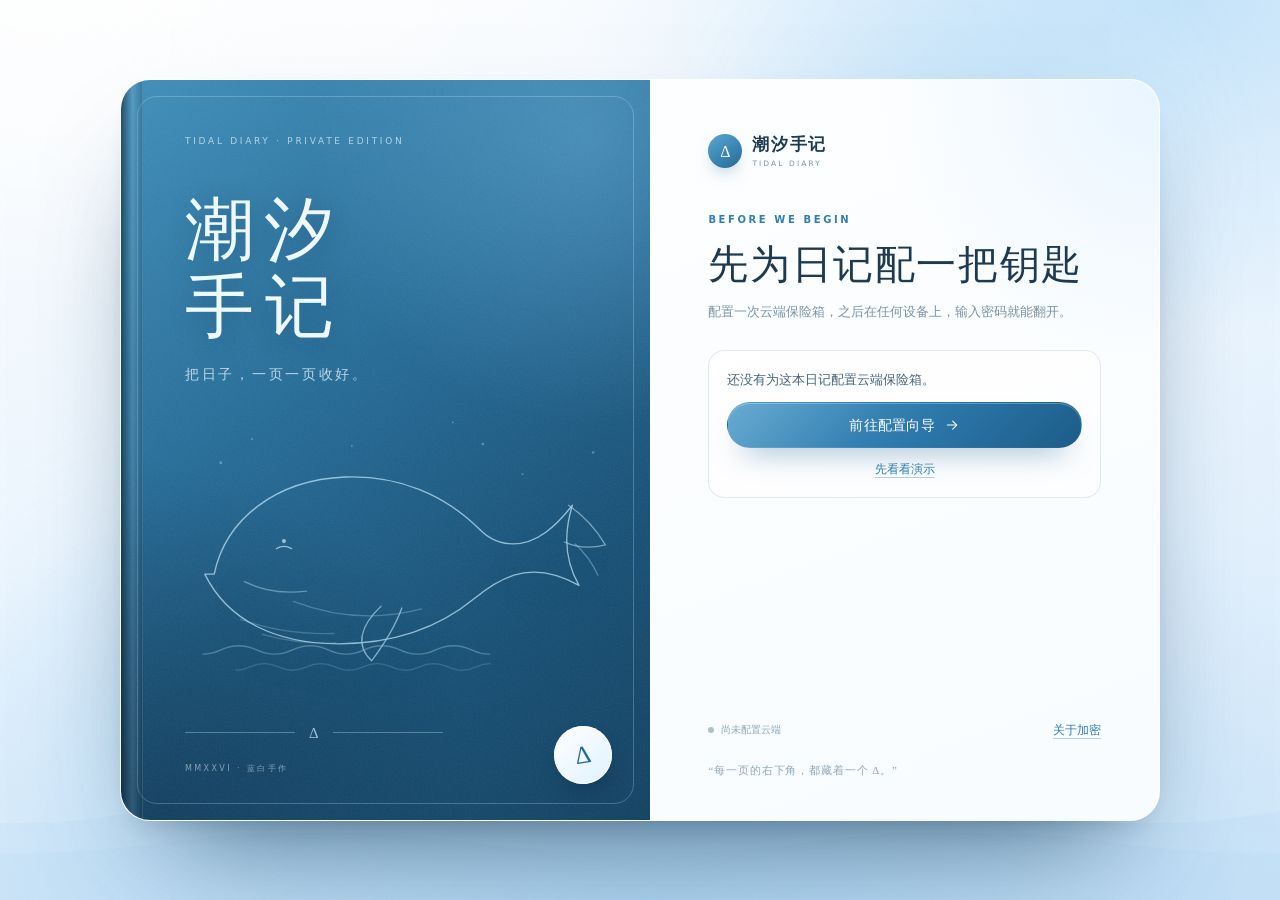
==== index.html @ 75bd4bb3 "Add files via upload" ====
<!doctype html>
<html lang="zh-CN" data-theme="day">
  <head>
    <meta charset="utf-8" />
    <meta
      name="viewport"
      content="width=device-width, initial-scale=1, viewport-fit=cover, maximum-scale=5"
    />
    <meta name="color-scheme" content="light" />
    <meta name="theme-color" content="#eaf5ff" />
    <meta name="referrer" content="no-referrer" />
    <meta name="robots" content="noindex, nofollow, noarchive" />
    <meta name="mobile-web-app-capable" content="yes" />
    <meta name="apple-mobile-web-app-capable" content="yes" />
    <meta name="apple-mobile-web-app-status-bar-style" content="default" />
    <meta name="apple-mobile-web-app-title" content="潮汐手记" />
    <meta
      http-equiv="Content-Security-Policy"
      content="default-src 'self'; script-src 'self'; style-src 'self' 'unsafe-inline'; img-src 'self' data: blob:; connect-src 'self' https://api.github.com https://raw.githubusercontent.com; font-src 'self' data:; object-src 'none'; base-uri 'self'; form-action 'self'"
    />
    <title>潮汐手记 · Tidal Diary</title>
    <meta
      name="description"
      content="一本加密的私人日记。潮汐来去，把日子一页一页收好。"
    />
    <link rel="icon" href="./assets/favicon.svg" type="image/svg+xml" />
    <link rel="apple-touch-icon" href="./assets/icon-192.png" />
    <link rel="manifest" href="./manifest.webmanifest" />
    <link rel="stylesheet" href="./css/style.css" />
  </head>
  <body>
    <a class="skip-link" href="#shelfMain">跳到日记</a>

    <svg class="svg-sprite" aria-hidden="true" width="0" height="0">
      <defs>
        <symbol id="i-lock" viewBox="0 0 24 24">
          <rect x="5" y="10.5" width="14" height="9.5" rx="2.2" />
          <path d="M8.2 10.5V7.8a3.8 3.8 0 0 1 7.6 0v2.7" />
          <path d="M12 14.4v2.2" />
        </symbol>
        <symbol id="i-unlock" viewBox="0 0 24 24">
          <rect x="5" y="10.5" width="14" height="9.5" rx="2.2" />
          <path d="M8.2 10.5V7.8a3.8 3.8 0 0 1 7.3-1.4" />
          <path d="M12 14.4v2.2" />
        </symbol>
        <symbol id="i-eye" viewBox="0 0 24 24">
          <path d="M2.8 12S6 5.8 12 5.8 21.2 12 21.2 12 18 18.2 12 18.2 2.8 12 2.8 12Z" />
          <circle cx="12" cy="12" r="2.9" />
        </symbol>
        <symbol id="i-eye-off" viewBox="0 0 24 24">
          <path d="M4 4l16 16" />
          <path d="M9.8 6.2A9.7 9.7 0 0 1 12 5.8c6 0 9.2 6.2 9.2 6.2a16 16 0 0 1-3 3.7" />
          <path d="M6.2 7.6A16.8 16.8 0 0 0 2.8 12S6 18.2 12 18.2a9.4 9.4 0 0 0 4.1-.9" />
          <path d="M9.9 9.9a3 3 0 0 0 4.2 4.2" />
        </symbol>
        <symbol id="i-arrow-left" viewBox="0 0 24 24">
          <path d="M19 12H5" />
          <path d="m11 6-6 6 6 6" />
        </symbol>
        <symbol id="i-arrow-right" viewBox="0 0 24 24">
          <path d="M5 12h14" />
          <path d="m13 6 6 6-6 6" />
        </symbol>
        <symbol id="i-chevron-left" viewBox="0 0 24 24">
          <path d="m14.5 6-6 6 6 6" />
        </symbol>
        <symbol id="i-chevron-right" viewBox="0 0 24 24">
          <path d="m9.5 6 6 6-6 6" />
        </symbol>
        <symbol id="i-chevron-down" viewBox="0 0 24 24">
          <path d="m6 9.5 6 6 6-6" />
        </symbol>
        <symbol id="i-pen" viewBox="0 0 24 24">
          <path d="M12.5 5.5 18.5 11.5" />
          <path d="M4 20l1.2-5.2L16.8 3.2a1.8 1.8 0 0 1 2.5 0l1.5 1.5a1.8 1.8 0 0 1 0 2.5L9.2 18.8 4 20Z" />
          <path d="m5.2 14.8 4 4" />
        </symbol>
        <symbol id="i-search" viewBox="0 0 24 24">
          <circle cx="10.8" cy="10.8" r="6.3" />
          <path d="m15.4 15.4 4.6 4.6" />
        </symbol>
        <symbol id="i-settings" viewBox="0 0 24 24">
          <circle cx="12" cy="12" r="3" />
          <path d="M19.4 15a1.7 1.7 0 0 0 .3 1.9l.1.1-2.8 2.8-.1-.1a1.7 1.7 0 0 0-1.9-.3 1.7 1.7 0 0 0-1 1.5v.2h-4v-.2a1.7 1.7 0 0 0-1-1.5 1.7 1.7 0 0 0-1.9.3l-.1.1L4.2 17l.1-.1a1.7 1.7 0 0 0 .3-1.9 1.7 1.7 0 0 0-1.5-1H3v-4h.2a1.7 1.7 0 0 0 1.5-1 1.7 1.7 0 0 0-.3-1.9L4.2 7 7 4.2l.1.1a1.7 1.7 0 0 0 1.9.3 1.7 1.7 0 0 0 1-1.5V3h4v.2a1.7 1.7 0 0 0 1 1.5 1.7 1.7 0 0 0 1.9-.3l.1-.1L19.8 7l-.1.1a1.7 1.7 0 0 0-.3 1.9 1.7 1.7 0 0 0 1.5 1h.2v4h-.2a1.7 1.7 0 0 0-1.5 1Z" />
        </symbol>
        <symbol id="i-x" viewBox="0 0 24 24">
          <path d="M6 6l12 12M18 6 6 18" />
        </symbol>
        <symbol id="i-check" viewBox="0 0 24 24">
          <path d="m5 12.5 4.5 4.5L19 7.5" />
        </symbol>
        <symbol id="i-cloud" viewBox="0 0 24 24">
          <path d="M7.2 18.2a4.2 4.2 0 0 1-.4-8.4 5.5 5.5 0 0 1 10.6-1.1 3.7 3.7 0 0 1 .3 7.3" />
          <path d="M12 12v7" />
          <path d="m9.3 16.2 2.7-3 2.7 3" />
        </symbol>
        <symbol id="i-cloud-off" viewBox="0 0 24 24">
          <path d="M4 4l16 16" />
          <path d="M8.3 18.2a4.2 4.2 0 0 1-1.2-8.1 5.5 5.5 0 0 1 2.7-3.3" />
          <path d="M10.5 5.2a5.5 5.5 0 0 1 6.9 3.5 3.7 3.7 0 0 1 .3 7.3" />
        </symbol>
        <symbol id="i-refresh" viewBox="0 0 24 24">
          <path d="M20 11a8 8 0 1 0-2.1 5.4" />
          <path d="M20 5v6h-6" />
        </symbol>
        <symbol id="i-type" viewBox="0 0 24 24">
          <path d="M4 6.5V4.8h16v1.7" />
          <path d="M12 4.8V20" />
          <path d="M8.8 20h6.4" />
        </symbol>
        <symbol id="i-book" viewBox="0 0 24 24">
          <path d="M4 4.5h6a2.5 2.5 0 0 1 2.5 2.5v13A2.5 2.5 0 0 0 10 17.5H4Z" />
          <path d="M20 4.5h-6a2.5 2.5 0 0 0-2.5 2.5v13a2.5 2.5 0 0 1 2.5-2.5h6Z" />
        </symbol>
        <symbol id="i-book-open" viewBox="0 0 24 24">
          <path d="M3.5 5.5h5.2A3.3 3.3 0 0 1 12 8.8v11a3.3 3.3 0 0 0-3.3-3.3H3.5Z" />
          <path d="M20.5 5.5h-5.2A3.3 3.3 0 0 0 12 8.8v11a3.3 3.3 0 0 1 3.3-3.3h5.2Z" />
        </symbol>
        <symbol id="i-trash" viewBox="0 0 24 24">
          <path d="M4.5 7h15" />
          <path d="M9 7V4.8h6V7" />
          <path d="m6.5 7 .8 12.2h9.4L17.5 7" />
          <path d="M10 10.5v5.5M14 10.5v5.5" />
        </symbol>
        <symbol id="i-download" viewBox="0 0 24 24">
          <path d="M12 3.5v11" />
          <path d="m7.5 10.5 4.5 4.5 4.5-4.5" />
          <path d="M4.5 19.5h15" />
        </symbol>
        <symbol id="i-upload" viewBox="0 0 24 24">
          <path d="M12 20.5v-11" />
          <path d="m7.5 13.5 4.5-4.5 4.5 4.5" />
          <path d="M4.5 4.5h15" />
        </symbol>
        <symbol id="i-key" viewBox="0 0 24 24">
          <circle cx="8" cy="15.8" r="3.8" />
          <path d="m10.8 13 8.7-8.7" />
          <path d="m16 7.8 2.2 2.2M18.8 5l2.2 2.2" />
        </symbol>
        <symbol id="i-clock" viewBox="0 0 24 24">
          <circle cx="12" cy="12" r="8.5" />
          <path d="M12 7.5V12l3 1.8" />
        </symbol>
        <symbol id="i-more" viewBox="0 0 24 24">
          <circle cx="5.5" cy="12" r="1" fill="currentColor" stroke="none" />
          <circle cx="12" cy="12" r="1" fill="currentColor" stroke="none" />
          <circle cx="18.5" cy="12" r="1" fill="currentColor" stroke="none" />
        </symbol>
        <symbol id="i-menu" viewBox="0 0 24 24">
          <path d="M4 7h16M4 12h16M4 17h10" />
        </symbol>
        <symbol id="i-plus" viewBox="0 0 24 24">
          <path d="M12 5v14M5 12h14" />
        </symbol>
        <symbol id="i-sparkle" viewBox="0 0 24 24">
          <path d="M12 3.5c.7 5 2.8 7.1 7.8 7.8-5 .7-7.1 2.8-7.8 7.8-.7-5-2.8-7.1-7.8-7.8 5-.7 7.1-2.8 7.8-7.8Z" />
          <path d="M19 16.5c.3 1.8 1 2.5 2.8 2.8-1.8.3-2.5 1-2.8 2.8-.3-1.8-1-2.5-2.8-2.8 1.8-.3 2.5-1 2.8-2.8Z" />
        </symbol>
        <symbol id="i-sun" viewBox="0 0 24 24">
          <circle cx="12" cy="12" r="4" />
          <path d="M12 2.5v2M12 19.5v2M2.5 12h2M19.5 12h2M5.3 5.3l1.4 1.4M17.3 17.3l1.4 1.4M18.7 5.3l-1.4 1.4M6.7 17.3l-1.4 1.4" />
        </symbol>
        <symbol id="i-moon" viewBox="0 0 24 24">
          <path d="M20 14.5A8.2 8.2 0 0 1 9.5 4a8.3 8.3 0 1 0 10.5 10.5Z" />
        </symbol>
        <symbol id="i-coffee" viewBox="0 0 24 24">
          <path d="M4 8.5h12v5.7a4.3 4.3 0 0 1-4.3 4.3H8.3A4.3 4.3 0 0 1 4 14.2Z" />
          <path d="M16 10h1.8a2.2 2.2 0 0 1 0 4.4H16" />
          <path d="M7 3.5c0 1-1 1.3-1 2.3M11 3.5c0 1-1 1.3-1 2.3" />
          <path d="M3.5 21h13" />
        </symbol>
        <symbol id="i-info" viewBox="0 0 24 24">
          <circle cx="12" cy="12" r="8.5" />
          <path d="M12 10.8v5.4M12 7.7v.2" />
        </symbol>
        <symbol id="i-link" viewBox="0 0 24 24">
          <path d="M10 14a4.5 4.5 0 0 0 6.4 0l2.2-2.2a4.5 4.5 0 0 0-6.4-6.4L11 6.6" />
          <path d="M14 10a4.5 4.5 0 0 0-6.4 0l-2.2 2.2a4.5 4.5 0 0 0 6.4 6.4l1.2-1.2" />
        </symbol>
        <symbol id="i-feather" viewBox="0 0 24 24">
          <path d="M19.5 4.5c-3-3-8 .5-10 3.5-2.3 3.4-2.8 7.8-2 10.5 2.7.8 7.1.3 10.5-2 3-2 6.5-7 3.5-10Z" />
          <path d="M4 20c2-4 5-7 9-9.5" />
          <path d="M8.5 14.5h4M11 11.5h3.5" />
        </symbol>
        <symbol id="i-wave" viewBox="0 0 24 24">
          <path d="M2.5 14.5c2.2 0 2.2-2 4.4-2s2.2 2 4.4 2 2.2-2 4.4-2 2.2 2 4.4 2" />
          <path d="M2.5 18c2.2 0 2.2-2 4.4-2s2.2 2 4.4 2 2.2-2 4.4-2 2.2 2 4.4 2" />
        </symbol>
        <symbol id="i-lock-now" viewBox="0 0 24 24">
          <rect x="5" y="10.5" width="14" height="9.5" rx="2.2" />
          <path d="M8.2 10.5V7.8a3.8 3.8 0 0 1 7.6 0v2.7" />
          <path d="m9.5 15 1.6 1.6 3.4-3.4" />
        </symbol>
        <symbol id="i-loader" viewBox="0 0 24 24">
          <path d="M12 3.5a8.5 8.5 0 1 1-6 2.5" />
        </symbol>

        <symbol id="art-whale" viewBox="0 0 520 320">
          <g fill="none" stroke="currentColor" stroke-width="1.4" stroke-linecap="round" stroke-linejoin="round">
            <path d="M66 190c12-58 65-100 139-103 57-2 106 19 143 56 9 9 21 15 35 15 25 0 45-18 63-41-10 32-8 59 7 85-23-13-46-18-69-11-15 5-29 14-42 25-39 32-87 48-144 48-67 0-118-25-142-74Z" opacity=".9" />
            <path d="M442 117c16 11 29 25 39 42-16 4-30 3-43-3" opacity=".7" />
            <path d="M449 158c10 9 18 20 24 33" opacity=".45" />
            <path d="M243 224c-23 22-27 42-10 58 15-20 26-39 32-56" opacity=".8" />
            <path d="M132 163c5-3 11-3 16 0" opacity=".9" />
            <circle cx="140" cy="155" r="2.2" fill="currentColor" stroke="none" opacity=".9" />
            <path d="M98 198c20 10 42 13 66 10" opacity=".55" />
            <path d="M150 219c44 17 90 20 136 8" opacity=".35" />
            <path d="M94 238c31 11 64 16 99 15M117 254c25 7 51 10 78 9" opacity=".3" />
            <path d="M54 275c19 0 19-9 38-9s19 9 38 9 19-9 38-9 19 9 38 9 19-9 38-9 19 9 38 9 19-9 38-9 19 9 38 9" opacity=".4" />
            <path d="M89 292c15 0 15-7 30-7s15 7 30 7 15-7 30-7 15 7 30 7 15-7 30-7 15 7 30 7 15-7 30-7 15 7 30 7 15-7 30-7" opacity=".22" />
          </g>
          <g fill="currentColor" opacity=".45">
            <circle cx="73" cy="72" r="1.6" />
            <circle cx="106" cy="47" r="1.1" />
            <circle cx="351" cy="52" r="1.4" />
            <circle cx="393" cy="84" r="1" />
            <circle cx="468" cy="61" r="1.3" />
            <circle cx="319" cy="29" r="1" />
            <circle cx="212" cy="54" r="1" />
          </g>
        </symbol>
      </defs>
    </svg>

    <div class="ambient" aria-hidden="true">
      <span class="ambient-orb orb-one"></span>
      <span class="ambient-orb orb-two"></span>
      <span class="ambient-orb orb-three"></span>
      <span class="ambient-grain"></span>
      <svg class="ambient-waves" viewBox="0 0 1440 320" preserveAspectRatio="none">
        <path d="M0 220c160 0 160-32 320-32s160 32 320 32 160-32 320-32 160 32 320 32 160-32 320-32v132H0Z" />
        <path d="M0 258c180 0 180-26 360-26s180 26 360 26 180-26 360-26 180 26 360 26 180-26 360-26v94H0Z" />
      </svg>
    </div>

    <div id="bootScreen" class="boot-screen">
      <div class="boot-mark">Δ</div>
      <p>正在听潮</p>
      <span class="boot-line"></span>
    </div>

    <section id="lockScreen" class="lock-screen" hidden aria-labelledby="lockTitle">
      <div class="lock-sky" aria-hidden="true">
        <span class="star star-a"></span>
        <span class="star star-b"></span>
        <span class="star star-c"></span>
      </div>

      <div class="book-lock">
        <div class="book-cover" aria-hidden="true">
          <div class="cover-spine"></div>
          <div class="cover-inner">
            <span class="cover-eyebrow">TIDAL DIARY · PRIVATE EDITION</span>
            <h1 class="cover-title">潮汐<br />手记</h1>
            <p class="cover-sub">把日子，一页一页收好。</p>
            <svg class="cover-whale" viewBox="0 0 520 320"><use href="#art-whale"></use></svg>
            <div class="cover-rule"><span></span><i>Δ</i><span></span></div>
            <p class="cover-foot">MMXXVI · 蓝白手作</p>
          </div>
          <span class="cover-seal">Δ</span>
        </div>

        <div class="lock-panel">
          <div class="lock-brand">
            <span class="brand-seal">Δ</span>
            <span class="brand-text">潮汐手记<small>TIDAL DIARY</small></span>
          </div>

          <div class="lock-heading">
            <p class="eyebrow" id="lockEyebrow">A QUIET PLACE</p>
            <h2 id="lockTitle">欢迎回来</h2>
            <p id="lockSubtitle">输入密码，翻开今天这一页。</p>
          </div>

          <form id="unlockForm" class="unlock-form" autocomplete="on">
            <label class="field-label" for="passwordInput">日记密码</label>
            <div class="password-field">
              <svg class="icon field-icon" aria-hidden="true"><use href="#i-lock"></use></svg>
              <input
                id="passwordInput"
                name="password"
                type="password"
                inputmode="text"
                autocomplete="current-password"
                placeholder="请输入你的密码"
                spellcheck="false"
                required
              />
              <button id="togglePassword" class="field-action" type="button" aria-label="显示密码">
                <svg class="icon" aria-hidden="true"><use href="#i-eye"></use></svg>
              </button>
            </div>
            <p id="lockHint" class="form-hint" role="status"></p>
            <button id="unlockButton" class="btn btn-primary btn-unlock" type="submit">
              <span>翻开日记</span>
              <svg class="icon" aria-hidden="true"><use href="#i-arrow-right"></use></svg>
            </button>
          </form>

          <div id="lockUnconfigured" class="lock-notice" hidden>
            <p>还没有为这本日记配置云端保险箱。</p>
            <a class="btn btn-primary" href="./setup.html">前往配置向导 <svg class="icon" aria-hidden="true"><use href="#i-arrow-right"></use></svg></a>
            <button id="demoButton" class="text-button" type="button">先看看演示</button>
          </div>

          <div class="lock-meta">
            <span id="lockConfigState" class="lock-config-state"><i class="dot"></i> 正在确认云端</span>
            <button id="lockHelpButton" class="text-button" type="button">关于加密</button>
          </div>

          <p class="lock-whisper">“每一页的右下角，都藏着一个 Δ。”</p>
        </div>
      </div>
    </section>

    <main id="appView" class="app" hidden>
      <header id="appHeader" class="app-header">
        <a class="brand" href="#/" data-nav="shelf" aria-label="回到书架">
          <span class="brand-seal brand-seal-small">Δ</span>
          <span class="brand-text" id="brandText">潮汐手记<small>PRIVATE JOURNAL</small></span>
        </a>
        <div class="header-actions">
          <button id="syncPill" class="sync-pill" type="button" title="查看同步状态">
            <i class="dot"></i><span id="syncLabel">已同步</span>
          </button>
          <button id="searchToggle" class="icon-btn" type="button" aria-label="搜索日记" aria-expanded="false">
            <svg class="icon" aria-hidden="true"><use href="#i-search"></use></svg>
          </button>
          <button id="settingsButton" class="icon-btn" type="button" aria-label="打开设置">
            <svg class="icon" aria-hidden="true"><use href="#i-settings"></use></svg>
          </button>
          <button id="lockButton" class="icon-btn" type="button" aria-label="立即上锁">
            <svg class="icon" aria-hidden="true"><use href="#i-lock-now"></use></svg>
          </button>
        </div>
      </header>

      <section id="shelfView" class="shelf-view view">
        <div class="shelf-shell">
          <aside class="shelf-aside">
            <div class="mini-book" aria-hidden="true">
              <span class="mini-book-eyebrow">TIDAL DIARY</span>
              <strong>潮汐<br />手记</strong>
              <svg class="mini-book-whale"><use href="#art-whale"></use></svg>
              <span class="mini-book-seal">Δ</span>
            </div>
            <blockquote class="shelf-quote">
              “海不会催你。<br />它只是一直在那里，<br />等你把今天放下来。”
            </blockquote>
            <div class="shelf-stats">
              <div><strong id="statEntries">0</strong><span>篇日记</span></div>
              <div><strong id="statStreak">0</strong><span>天连续</span></div>
              <div><strong id="statWords">0</strong><span>个字</span></div>
            </div>
            <p class="aside-foot">Δ · 每一页都有一点不同</p>
          </aside>

          <div class="shelf-main" id="shelfMain">
            <section class="hero">
              <div class="hero-copy">
                <p class="eyebrow" id="greetingLine">晚上好 · 2026</p>
                <h1 id="heroTitle">今天，也值得<br /><em>被好好记住。</em></h1>
                <p class="hero-sub" id="heroSub">把那些很小的事写下来。以后翻开时，它们会替你记得。</p>
              </div>
              <div class="hero-side">
                <div class="today-card">
                  <span class="today-label">TODAY</span>
                  <span class="today-day" id="todayDay">04</span>
                  <span class="today-date" id="todayDate">十一月 · 星期三</span>
                  <span class="today-line"></span>
                  <p id="todayHint">今天还没有落笔。</p>
                  <button id="todayEntryBtn" class="btn btn-primary btn-compact" type="button">
                    <svg class="icon" aria-hidden="true"><use href="#i-feather"></use></svg>
                    <span id="todayEntryLabel">写今天</span>
                  </button>
                </div>
                <div class="hero-actions">
                  <button id="newEntryBtn" class="btn btn-primary" type="button">
                    <svg class="icon" aria-hidden="true"><use href="#i-pen"></use></svg>
                    写一页
                  </button>
                  <button id="randomEntryBtn" class="btn btn-ghost" type="button">
                    <svg class="icon" aria-hidden="true"><use href="#i-sparkle"></use></svg>
                    随便翻翻
                  </button>
                </div>
              </div>
            </section>

            <div id="shelfNotice" class="shelf-notice" hidden>
              <svg class="icon" aria-hidden="true"><use href="#i-cloud-off"></use></svg>
              <div>
                <strong id="noticeTitle">当前为离线阅读</strong>
                <p id="noticeText">新写的内容会先安全地保存在本机。</p>
              </div>
              <button id="noticeRetry" class="btn btn-ghost btn-tiny" type="button">重试同步</button>
            </div>

            <div id="searchWrap" class="search-wrap" hidden>
              <svg class="icon" aria-hidden="true"><use href="#i-search"></use></svg>
              <input
                id="searchInput"
                type="search"
                aria-label="搜索日记"
                placeholder="找一个词、一场雨、一个晚上……"
                autocomplete="off"
                enterkeyhint="search"
              />
              <button id="searchClear" class="field-action" type="button" aria-label="清空搜索">
                <svg class="icon" aria-hidden="true"><use href="#i-x"></use></svg>
              </button>
            </div>

            <div class="timeline-head">
              <h2 id="timelineTitle">最近写的</h2>
              <span id="timelineCount">共 0 篇</span>
            </div>

            <div id="timeline" class="timeline"></div>

            <div id="emptyState" class="empty-state" hidden>
              <div class="empty-art" aria-hidden="true">
                <svg><use href="#i-feather"></use></svg>
                <span>Δ</span>
              </div>
              <h2 id="emptyTitle">书架还是空的</h2>
              <p id="emptyText">从今天开始吧。写下第一句话，海就会记住它。</p>
              <button id="emptyWriteBtn" class="btn btn-primary" type="button">
                <svg class="icon" aria-hidden="true"><use href="#i-pen"></use></svg>
                写第一页
              </button>
            </div>

            <footer class="shelf-foot">
              <span>潮汐手记 · 本地加密</span>
              <span class="foot-delta">Δ</span>
              <span>MMXXVI</span>
            </footer>
          </div>
        </div>

        <button id="composeFab" class="compose-fab" type="button" aria-label="写一页">
          <svg class="icon" aria-hidden="true"><use href="#i-feather"></use></svg>
          <span>写一页</span>
        </button>
      </section>

      <section id="readerView" class="reader-view view" hidden aria-label="阅读日记">
        <header id="readerTop" class="reader-top">
          <button id="readerBack" class="icon-btn reader-back" type="button" aria-label="回到书架">
            <svg class="icon" aria-hidden="true"><use href="#i-arrow-left"></use></svg>
          </button>
          <div class="reader-heading">
            <span id="readerKicker">第 1 篇</span>
            <strong id="readerTitle">无题</strong>
          </div>
          <div class="reader-actions">
            <button id="readerFontBtn" class="icon-btn" type="button" aria-label="调整阅读字号">
              <svg class="icon" aria-hidden="true"><use href="#i-type"></use></svg>
            </button>
            <button id="readerCatalogBtn" class="icon-btn" type="button" aria-label="打开目录">
              <svg class="icon" aria-hidden="true"><use href="#i-book-open"></use></svg>
            </button>
            <button id="readerMoreBtn" class="icon-btn" type="button" aria-label="更多操作">
              <svg class="icon" aria-hidden="true"><use href="#i-more"></use></svg>
            </button>
          </div>
        </header>

        <div id="readerStage" class="reader-stage">
          <div id="pageFrame" class="page-frame">
            <div id="pageTrack" class="page-track"></div>
            <span class="page-stack page-stack-one" aria-hidden="true"></span>
            <span class="page-stack page-stack-two" aria-hidden="true"></span>
          </div>
          <button id="prevPageBtn" class="page-arrow page-arrow-prev" type="button" aria-label="上一页">
            <svg class="icon" aria-hidden="true"><use href="#i-chevron-left"></use></svg>
          </button>
          <button id="nextPageBtn" class="page-arrow page-arrow-next" type="button" aria-label="下一页">
            <svg class="icon" aria-hidden="true"><use href="#i-chevron-right"></use></svg>
          </button>
        </div>

        <footer id="readerBottom" class="reader-bottom">
          <span id="readerProgressText">0%</span>
          <div class="progress-track"><span id="readerProgressBar"></span></div>
          <span id="readerCounter">1 / 1</span>
        </footer>

        <div id="fontPanel" class="reader-popover font-panel" hidden>
          <div class="popover-row">
            <span>字号</span>
            <div class="mini-stepper">
              <button id="readerFontMinus" type="button" aria-label="减小字号">A−</button>
              <output id="readerFontValue">18</output>
              <button id="readerFontPlus" type="button" aria-label="增大字号">A+</button>
            </div>
          </div>
          <div class="popover-row">
            <span>纸色</span>
            <div class="theme-dots" id="readerThemeDots">
              <button data-theme-choice="day" type="button" aria-label="晨光" title="晨光"></button>
              <button data-theme-choice="sepia" type="button" aria-label="暖纸" title="暖纸"></button>
              <button data-theme-choice="night" type="button" aria-label="夜航" title="夜航"></button>
            </div>
          </div>
        </div>

        <div id="readerMenuPanel" class="reader-popover menu-panel" hidden>
          <button id="readerEditBtn" type="button"><svg class="icon" aria-hidden="true"><use href="#i-pen"></use></svg> 编辑这一篇</button>
          <button id="readerCopyBtn" type="button"><svg class="icon" aria-hidden="true"><use href="#i-link"></use></svg> 复制本页链接</button>
          <button id="readerLockBtn" type="button"><svg class="icon" aria-hidden="true"><use href="#i-lock-now"></use></svg> 立即上锁</button>
        </div>

        <div id="readerCatalog" class="catalog-drawer" hidden>
          <div class="catalog-backdrop" data-close-catalog></div>
          <div class="catalog-panel" role="dialog" aria-modal="true" aria-labelledby="catalogTitle">
            <header>
              <div>
                <p class="eyebrow">CONTENTS</p>
                <h2 id="catalogTitle">全书目录</h2>
              </div>
              <button id="catalogClose" class="icon-btn" type="button" aria-label="关闭目录">
                <svg class="icon" aria-hidden="true"><use href="#i-x"></use></svg>
              </button>
            </header>
            <div id="catalogList" class="catalog-list"></div>
          </div>
        </div>
      </section>

      <section id="editorView" class="editor-view view" hidden aria-label="写日记">
        <header class="editor-top">
          <button id="editorBack" class="btn btn-ghost btn-tiny" type="button">
            <svg class="icon" aria-hidden="true"><use href="#i-arrow-left"></use></svg>
            <span class="editor-back-label">返回</span>
          </button>
          <label class="editor-date-wrap">
            <svg class="icon" aria-hidden="true"><use href="#i-clock"></use></svg>
            <input id="editorDate" type="date" aria-label="日记日期" />
          </label>
          <div class="editor-top-actions">
            <button id="editorDelete" class="icon-btn danger" type="button" aria-label="删除这一篇" hidden>
              <svg class="icon" aria-hidden="true"><use href="#i-trash"></use></svg>
            </button>
            <button id="editorSave" class="btn btn-primary btn-save" type="button">
              <span id="editorSaveLabel">收好这一页</span>
            </button>
          </div>
        </header>

        <div class="editor-scroll">
          <div class="editor-paper">
            <div class="editor-paper-head">
              <span>NO. <i id="editorNumber">01</i></span>
              <span id="editorSaveState">未保存</span>
            </div>

            <input
              id="editorTitle"
              class="editor-title"
              type="text"
              maxlength="80"
              placeholder="给今天起一个名字"
              autocomplete="off"
            />

            <div class="editor-meta-row">
              <span class="meta-label">心情</span>
              <div id="moodPicker" class="chip-row" role="group" aria-label="选择心情"></div>
              <span class="meta-label weather-label">天气</span>
              <div id="weatherPicker" class="chip-row weather-row" role="group" aria-label="选择天气"></div>
            </div>

            <div class="editor-rule" aria-hidden="true"><span></span><i>Δ</i><span></span></div>

            <textarea
              id="editorBody"
              class="editor-body"
              placeholder="今天发生了什么？&#10;&#10;可以试试：# 小标题、&gt; 引用、--- 分隔线"
              spellcheck="false"
            ></textarea>

            <div class="editor-paper-foot">
              <span id="editorCount">0 字</span>
              <span id="draftStatus" class="draft-status"></span>
              <span class="editor-delta" aria-hidden="true">Δ</span>
            </div>
          </div>
          <p class="editor-tip">Ctrl / ⌘ + S 收好这一页 · 离开时会自动保存加密草稿</p>
        </div>
      </section>
    </main>

    <div id="toastHost" class="toast-host" aria-live="polite" aria-atomic="false"></div>

    <dialog id="settingsDialog" class="modal settings-modal" tabindex="-1">
      <div class="modal-head">
        <div>
          <p class="eyebrow">PREFERENCES</p>
          <h2>设置</h2>
        </div>
        <button class="icon-btn" type="button" data-close-dialog aria-label="关闭设置">
          <svg class="icon" aria-hidden="true"><use href="#i-x"></use></svg>
        </button>
      </div>
      <div class="modal-body settings-body">
        <section class="settings-group">
          <h3>纸与字</h3>
          <div class="theme-cards" id="themeCards">
            <button class="theme-card" data-theme-choice="day" type="button">
              <span class="theme-preview preview-day"></span>
              <span>晨光</span>
            </button>
            <button class="theme-card" data-theme-choice="sepia" type="button">
              <span class="theme-preview preview-sepia"></span>
              <span>暖纸</span>
            </button>
            <button class="theme-card" data-theme-choice="night" type="button">
              <span class="theme-preview preview-night"></span>
              <span>夜航</span>
            </button>
          </div>
          <div class="setting-line">
            <div>
              <span class="setting-name">阅读字号</span>
              <span class="setting-desc">手机上的字，应该刚刚好。</span>
            </div>
            <div class="stepper">
              <button id="settingsFontMinus" type="button" aria-label="减小字号">−</button>
              <output id="settingsFontValue">18</output>
              <button id="settingsFontPlus" type="button" aria-label="增大字号">+</button>
            </div>
          </div>
        </section>

        <section class="settings-group">
          <h3>同步</h3>
          <div class="sync-card">
            <div class="sync-card-top">
              <span class="sync-icon"><svg class="icon" aria-hidden="true"><use href="#i-cloud"></use></svg></span>
              <div>
                <strong id="settingsSyncTitle">正在读取状态</strong>
                <p id="settingsSyncRepo">—</p>
              </div>
              <span id="settingsSyncBadge" class="mini-badge">—</span>
            </div>
            <div class="sync-meta">
              <span>上次同步</span>
              <span id="settingsLastSync">—</span>
            </div>
            <div class="sync-actions">
              <button id="syncNowButton" class="btn btn-ghost btn-tiny" type="button">
                <svg class="icon" aria-hidden="true"><use href="#i-refresh"></use></svg>
                立即同步
              </button>
              <a id="repoLink" class="btn btn-ghost btn-tiny" href="#" target="_blank" rel="noopener noreferrer">
                <svg class="icon" aria-hidden="true"><use href="#i-arrow-right"></use></svg>
                打开仓库
              </a>
            </div>
            <button id="updateTokenButton" class="sync-token-link" type="button">
              同步凭据过期了？更新 Token
            </button>
          </div>
        </section>

        <section class="settings-group">
          <h3>安静与安全</h3>
          <div class="setting-line">
            <div>
              <span class="setting-name">自动上锁</span>
              <span class="setting-desc">离开一段时间后，需要重新输入密码。</span>
            </div>
            <select id="autoLockSelect" class="select">
              <option value="5">5 分钟</option>
              <option value="15">15 分钟</option>
              <option value="30">30 分钟</option>
              <option value="60">1 小时</option>
              <option value="0">永不</option>
            </select>
          </div>
          <div class="settings-button-row">
            <button id="changePasswordButton" class="btn btn-ghost btn-tiny" type="button">
              <svg class="icon" aria-hidden="true"><use href="#i-key"></use></svg>
              更改密码
            </button>
            <button id="settingsLockButton" class="btn btn-ghost btn-tiny" type="button">
              <svg class="icon" aria-hidden="true"><use href="#i-lock-now"></use></svg>
              立即上锁
            </button>
          </div>
        </section>

        <section class="settings-group">
          <h3>把日记带走</h3>
          <div class="settings-button-grid">
            <button id="exportEncryptedButton" class="data-button" type="button">
              <svg class="icon" aria-hidden="true"><use href="#i-download"></use></svg>
              <span><strong>加密备份</strong><small>只能由这把密码打开</small></span>
            </button>
            <button id="exportMarkdownButton" class="data-button" type="button">
              <svg class="icon" aria-hidden="true"><use href="#i-book"></use></svg>
              <span><strong>Markdown</strong><small>明文，适合打印或迁移</small></span>
            </button>
            <button id="importButton" class="data-button" type="button">
              <svg class="icon" aria-hidden="true"><use href="#i-upload"></use></svg>
              <span><strong>导入备份</strong><small>合并加密备份或明文 JSON</small></span>
            </button>
          </div>
          <input id="importFileInput" type="file" accept=".json,application/json" hidden />
        </section>

        <section class="settings-group about-group">
          <h3>关于这本日记</h3>
          <p>
            所有正文都会先在浏览器里用 AES-GCM 加密，再上传到你的 GitHub 仓库。密码不会离开这台设备，
            也不会被发送给任何人。<span class="about-em">忘记密码，日记就无法找回。</span>
          </p>
          <p class="settings-version">
            <span>潮汐手记 v1.0 · Δ</span>
            <a href="./setup.html">重新配置同步</a>
          </p>
        </section>
      </div>
    </dialog>

    <dialog id="confirmDialog" class="modal modal-small">
      <div class="modal-head">
        <div>
          <p class="eyebrow" id="confirmEyebrow">PLEASE CONFIRM</p>
          <h2 id="confirmTitle">确认</h2>
        </div>
      </div>
      <p id="confirmMessage" class="confirm-message"></p>
      <div class="modal-actions">
        <button id="confirmCancel" class="btn btn-ghost" type="button">取消</button>
        <button id="confirmOk" class="btn btn-primary" type="button">确定</button>
      </div>
    </dialog>

    <dialog id="passwordDialog" class="modal modal-small">
      <div class="modal-head">
        <div>
          <p class="eyebrow">NEW KEY</p>
          <h2>更改密码</h2>
        </div>
        <button class="icon-btn" type="button" data-close-dialog aria-label="关闭">
          <svg class="icon" aria-hidden="true"><use href="#i-x"></use></svg>
        </button>
      </div>
      <p class="modal-copy">日记正文不会重新加密，只会换一把新的钥匙。请确保你还记得住它。</p>
      <form id="changePasswordForm" class="stack-form">
        <label>
          <span>新密码</span>
          <input id="newPassword" type="password" autocomplete="new-password" minlength="10" required />
        </label>
        <label>
          <span>再输入一次</span>
          <input id="newPasswordConfirm" type="password" autocomplete="new-password" minlength="10" required />
        </label>
        <div class="strength-line">
          <span class="strength-track"><i id="newPasswordStrength"></i></span>
          <span id="newPasswordLabel">建议至少 12 位</span>
        </div>
        <p id="changePasswordError" class="form-error" role="alert" hidden></p>
        <div class="modal-actions">
          <button class="btn btn-ghost" type="button" data-close-dialog>取消</button>
          <button id="changePasswordSubmit" class="btn btn-primary" type="submit">换一把钥匙</button>
        </div>
      </form>
    </dialog>

    <dialog id="tokenDialog" class="modal modal-small">
      <div class="modal-head">
        <div>
          <p class="eyebrow">REFRESH THE KEY</p>
          <h2>更新 GitHub Token</h2>
        </div>
        <button class="icon-btn" type="button" data-close-dialog aria-label="关闭">
          <svg class="icon" aria-hidden="true"><use href="#i-x"></use></svg>
        </button>
      </div>
      <p class="modal-copy">
        日记不会被重新加密。新 Token 仍然只需要这个仓库的
        <strong>Contents 读写权限</strong>。它会用当前主密钥重新加密后写入 config.json。
      </p>
      <form id="tokenForm" class="stack-form">
        <label>
          <span>新的 Token</span>
          <input
            id="newToken"
            type="password"
            autocomplete="off"
            spellcheck="false"
            placeholder="github_pat_... 或 ghp_..."
            required
          />
        </label>
        <p class="token-dialog-hint">
          可以到 <a href="https://github.com/settings/tokens" target="_blank" rel="noopener noreferrer">GitHub Token 设置</a>
          重新生成。旧 Token 可以在这之后删除。
        </p>
        <p id="tokenError" class="form-error" role="alert" hidden></p>
        <div class="modal-actions">
          <button class="btn btn-ghost" type="button" data-close-dialog>取消</button>
          <button id="tokenSubmit" class="btn btn-primary" type="submit">验证并更新</button>
        </div>
      </form>
    </dialog>

    <dialog id="importPasswordDialog" class="modal modal-small">
      <div class="modal-head">
        <div>
          <p class="eyebrow">LOCKED BACKUP</p>
          <h2>打开加密备份</h2>
        </div>
        <button class="icon-btn" type="button" data-close-dialog aria-label="关闭">
          <svg class="icon" aria-hidden="true"><use href="#i-x"></use></svg>
        </button>
      </div>
      <p class="modal-copy">
        <strong id="importBackupName">备份文件</strong> 由另一把密码保护。输入那份备份的密码，才能把它合并进来。
      </p>
      <form id="importPasswordForm" class="stack-form">
        <label>
          <span>备份密码</span>
          <input id="importPassword" type="password" autocomplete="current-password" required />
        </label>
        <p id="importPasswordError" class="form-error" role="alert" hidden></p>
        <div class="modal-actions">
          <button class="btn btn-ghost" type="button" data-close-dialog>取消</button>
          <button id="importPasswordSubmit" class="btn btn-primary" type="submit">打开并合并</button>
        </div>
      </form>
    </dialog>

    <dialog id="infoDialog" class="modal modal-small">
      <div class="modal-head">
        <div>
          <p class="eyebrow">HOW IT WORKS</p>
          <h2>关于加密</h2>
        </div>
        <button class="icon-btn" type="button" data-close-dialog aria-label="关闭">
          <svg class="icon" aria-hidden="true"><use href="#i-x"></use></svg>
        </button>
      </div>
      <div class="info-body">
        <p>你的密码用 PBKDF2-SHA256 派生出一把钥匙，再用它打开一把随机生成的主密钥。所有日记正文都由主密钥以 AES-256-GCM 加密。</p>
        <p>加密后的内容会写进你自己的 GitHub 仓库，所以就算仓库是公开的，别人也只能看到一串密文。</p>
        <p>密码只存在于当前页面的内存中。关掉页面或自动上锁后，它就会被清空。</p>
        <p class="info-warn">但请记得：如果忘记密码，没有任何办法恢复日记。这是加密的代价，也是它的承诺。</p>
      </div>
      <div class="modal-actions">
        <button class="btn btn-primary" type="button" data-close-dialog>我记住了</button>
      </div>
    </dialog>

    <noscript>
      <div class="noscript">潮汐手记需要 JavaScript 才能解密和阅读。请启用 JavaScript 后再打开。</div>
    </noscript>

    <script type="module" src="./js/app.js"></script>
  </body>
</html>
---- css/style.css ----
/* ============================================================
   潮汐手记 · Tidal Diary
   蓝白渐变的私人日记 · 手机阅读优先
   ============================================================ */

/* ---------- 设计变量 ---------- */

:root {
  --font-serif: "Songti SC", "Noto Serif CJK SC", "Source Han Serif SC", "STSong",
    "SimSun", "Iowan Old Style", "Palatino Linotype", Georgia, serif;
  --font-sans: "PingFang SC", "Hiragino Sans GB", "Microsoft YaHei", "Noto Sans CJK SC",
    system-ui, -apple-system, "Segoe UI", sans-serif;
  --font-display: "Iowan Old Style", "Palatino Linotype", "Baskerville", Georgia,
    "Songti SC", serif;

  --bg-0: #fbfdff;
  --bg-1: #eef7ff;
  --bg-2: #d8ebfc;
  --bg-3: #c2dff5;
  --paper: #fdfeff;
  --paper-soft: #f8fcff;
  --paper-deep: #eef7ff;
  --ink: #1d3a50;
  --ink-soft: #456579;
  --muted: #7993a6;
  --muted-light: #9db2c1;
  --accent: #2f7fb5;
  --accent-deep: #1b587f;
  --accent-light: #5da7d4;
  --accent-soft: #dcefff;
  --accent-wash: rgba(80, 155, 205, 0.11);
  --line: rgba(39, 91, 128, 0.13);
  --line-strong: rgba(39, 91, 128, 0.22);
  --danger: #b45454;
  --danger-soft: #f8e7e5;

  --glass: rgba(255, 255, 255, 0.62);
  --glass-strong: rgba(255, 255, 255, 0.84);
  --glass-line: rgba(255, 255, 255, 0.7);
  --chrome-bg: rgba(253, 254, 255, 0.88);

  --shadow-soft: 0 24px 60px -34px rgba(25, 74, 109, 0.5);
  --shadow-lift: 0 30px 62px -30px rgba(24, 75, 112, 0.44);
  --shadow-book: 0 46px 90px -42px rgba(17, 56, 86, 0.58),
    0 8px 22px -12px rgba(17, 56, 86, 0.2);
  --shadow-paper: 0 30px 70px -38px rgba(18, 58, 89, 0.54);

  --radius-sm: 10px;
  --radius-md: 16px;
  --radius-lg: 24px;
  --radius-xl: 32px;

  --reader-font-size: 18px;
  --reader-line-height: 1.95;
  --page-gap: 40px;
  --page-pad-x: clamp(32px, 5vw, 62px);
  --page-pad-top: 76px;
  --page-pad-bottom: 10px;
  --safe-top: env(safe-area-inset-top, 0px);
  --safe-bottom: env(safe-area-inset-bottom, 0px);
  --safe-left: env(safe-area-inset-left, 0px);
  --safe-right: env(safe-area-inset-right, 0px);
  --ease-out: cubic-bezier(0.22, 0.8, 0.26, 1);
  --ease-page: cubic-bezier(0.2, 0.72, 0.22, 1);
}

html[data-theme="sepia"] {
  --bg-0: #fcf8ef;
  --bg-1: #f6eddd;
  --bg-2: #eadcc7;
  --bg-3: #ddcbb2;
  --paper: #fcf7ec;
  --paper-soft: #f9f1e1;
  --paper-deep: #f3e8d5;
  --ink: #42392e;
  --ink-soft: #635648;
  --muted: #918273;
  --muted-light: #b0a08e;
  --accent: #4c7e98;
  --accent-deep: #315c74;
  --accent-light: #79a5b8;
  --accent-soft: #e6eee9;
  --accent-wash: rgba(90, 126, 138, 0.1);
  --line: rgba(87, 72, 53, 0.14);
  --line-strong: rgba(87, 72, 53, 0.24);
  --glass: rgba(252, 247, 236, 0.64);
  --glass-strong: rgba(252, 247, 236, 0.88);
  --glass-line: rgba(255, 251, 242, 0.7);
  --chrome-bg: rgba(252, 247, 236, 0.9);
  --danger: #a45c4d;
}

html[data-theme="night"] {
  --bg-0: #0a1520;
  --bg-1: #10202d;
  --bg-2: #142b3c;
  --bg-3: #17364b;
  --paper: #16242f;
  --paper-soft: #192a37;
  --paper-deep: #1d3140;
  --ink: #d8e8f2;
  --ink-soft: #acc3d2;
  --muted: #7f9caf;
  --muted-light: #647f91;
  --accent: #7dc2e8;
  --accent-deep: #a7d9f5;
  --accent-light: #9bd5f4;
  --accent-soft: #1f3d51;
  --accent-wash: rgba(125, 194, 232, 0.1);
  --line: rgba(170, 208, 232, 0.13);
  --line-strong: rgba(170, 208, 232, 0.24);
  --glass: rgba(23, 40, 53, 0.64);
  --glass-strong: rgba(25, 43, 56, 0.9);
  --glass-line: rgba(180, 215, 238, 0.13);
  --chrome-bg: rgba(22, 36, 47, 0.9);
  --danger: #e58c84;
  --danger-soft: rgba(120, 61, 58, 0.35);
  --shadow-soft: 0 28px 60px -34px rgba(0, 0, 0, 0.8);
  --shadow-lift: 0 34px 70px -30px rgba(0, 0, 0, 0.72);
  --shadow-book: 0 50px 100px -40px rgba(0, 0, 0, 0.85);
  --shadow-paper: 0 30px 70px -34px rgba(0, 0, 0, 0.8);
}

/* ---------- 基础重置 ---------- */

*,
*::before,
*::after {
  box-sizing: border-box;
}

html {
  height: 100%;
  -webkit-text-size-adjust: 100%;
  text-size-adjust: 100%;
  scroll-behavior: smooth;
}

body {
  min-height: 100%;
  margin: 0;
  color: var(--ink);
  font-family: var(--font-sans);
  font-size: 15px;
  line-height: 1.6;
  background: var(--bg-1);
  overflow-x: hidden;
  overscroll-behavior-y: none;
  -webkit-font-smoothing: antialiased;
  -moz-osx-font-smoothing: grayscale;
  -webkit-tap-highlight-color: transparent;
}

body[data-view="reader"],
body[data-view="editor"] {
  overflow: hidden;
}

[hidden] {
  display: none !important;
}

button,
input,
textarea,
select {
  font: inherit;
  color: inherit;
}

button {
  cursor: pointer;
  border: 0;
  background: none;
}

a {
  color: var(--accent);
  text-decoration: none;
}

p,
h1,
h2,
h3,
blockquote,
figure {
  margin: 0;
}

img,
svg {
  display: block;
  max-width: 100%;
}

::selection {
  background: rgba(80, 156, 210, 0.22);
  color: var(--ink);
}

:focus-visible {
  outline: 2px solid var(--accent-light);
  outline-offset: 3px;
}

.icon {
  width: 1.15em;
  height: 1.15em;
  flex: none;
  fill: none;
  stroke: currentColor;
  stroke-width: 1.6;
  stroke-linecap: round;
  stroke-linejoin: round;
}

.svg-sprite {
  position: absolute;
  width: 0;
  height: 0;
  overflow: hidden;
}

.skip-link {
  position: fixed;
  top: -100px;
  left: 16px;
  z-index: 999;
  padding: 10px 16px;
  border-radius: 999px;
  background: var(--accent);
  color: #fff;
  font-size: 13px;
  transition: top 0.2s;
}

.skip-link:focus {
  top: 12px;
}

.noscript {
  position: fixed;
  inset: 0;
  z-index: 1000;
  display: grid;
  place-items: center;
  padding: 32px;
  background: var(--bg-1);
  color: var(--ink);
  text-align: center;
}

/* ---------- 背景 ---------- */

.ambient {
  position: fixed;
  inset: 0;
  z-index: 0;
  overflow: hidden;
  pointer-events: none;
  background:
    radial-gradient(120% 90% at 8% -5%, rgba(255, 255, 255, 0.98) 0%, transparent 45%),
    radial-gradient(90% 70% at 92% 0%, rgba(178, 218, 247, 0.7) 0%, transparent 52%),
    radial-gradient(120% 100% at 50% 105%, rgba(150, 202, 238, 0.58) 0%, transparent 58%),
    linear-gradient(164deg, var(--bg-0) 0%, var(--bg-1) 42%, var(--bg-2) 100%);
}

html[data-theme="night"] .ambient {
  background:
    radial-gradient(100% 80% at 15% 0%, rgba(57, 104, 137, 0.5) 0%, transparent 48%),
    radial-gradient(90% 80% at 88% 8%, rgba(31, 74, 105, 0.55) 0%, transparent 55%),
    radial-gradient(120% 90% at 50% 108%, rgba(21, 67, 96, 0.55) 0%, transparent 60%),
    linear-gradient(165deg, var(--bg-0) 0%, var(--bg-1) 48%, var(--bg-2) 100%);
}

html[data-theme="sepia"] .ambient {
  background:
    radial-gradient(100% 80% at 12% 0%, rgba(255, 253, 246, 0.95) 0%, transparent 50%),
    radial-gradient(80% 70% at 90% 4%, rgba(232, 208, 174, 0.52) 0%, transparent 55%),
    radial-gradient(110% 90% at 50% 108%, rgba(220, 197, 164, 0.48) 0%, transparent 62%),
    linear-gradient(164deg, var(--bg-0) 0%, var(--bg-1) 46%, var(--bg-2) 100%);
}

.ambient-orb {
  position: absolute;
  border-radius: 50%;
  filter: blur(40px);
  opacity: 0.55;
  animation: orbFloat 22s ease-in-out infinite alternate;
}

.orb-one {
  top: -10%;
  right: 4%;
  width: 42vw;
  height: 42vw;
  max-width: 620px;
  max-height: 620px;
  background: radial-gradient(circle, rgba(145, 205, 245, 0.62) 0%, transparent 68%);
}

.orb-two {
  bottom: -18%;
  left: -8%;
  width: 50vw;
  height: 50vw;
  max-width: 720px;
  max-height: 720px;
  background: radial-gradient(circle, rgba(175, 219, 249, 0.55) 0%, transparent 66%);
  animation-delay: -8s;
}

.orb-three {
  top: 38%;
  left: 42%;
  width: 30vw;
  height: 30vw;
  max-width: 430px;
  max-height: 430px;
  background: radial-gradient(circle, rgba(255, 255, 255, 0.65) 0%, transparent 70%);
  animation-delay: -14s;
}

.ambient-waves {
  position: absolute;
  bottom: -2px;
  left: 0;
  width: 100%;
  height: 28vh;
  min-height: 180px;
  opacity: 0.55;
}

.ambient-waves path:first-child {
  fill: rgba(120, 181, 224, 0.12);
}

.ambient-waves path:last-child {
  fill: rgba(96, 163, 212, 0.09);
}

html[data-theme="night"] .ambient-waves {
  opacity: 0.38;
}

html[data-theme="night"] .ambient-waves path:first-child {
  fill: rgba(97, 167, 211, 0.08);
}

html[data-theme="night"] .ambient-waves path:last-child {
  fill: rgba(97, 167, 211, 0.05);
}

.ambient-grain {
  position: absolute;
  inset: 0;
  opacity: 0.035;
  mix-blend-mode: multiply;
  background-image: url("data:image/svg+xml,%3Csvg xmlns='http://www.w3.org/2000/svg' width='180' height='180'%3E%3Cfilter id='n'%3E%3CfeTurbulence type='fractalNoise' baseFrequency='.78' numOctaves='3' stitchTiles='stitch'/%3E%3C/filter%3E%3Crect width='100%25' height='100%25' filter='url(%23n)' opacity='.6'/%3E%3C/svg%3E");
  background-size: 180px 180px;
}

html[data-theme="night"] .ambient-grain {
  opacity: 0.05;
  mix-blend-mode: screen;
}

@keyframes orbFloat {
  from {
    transform: translate3d(-1.5%, -1%, 0) scale(1);
  }
  to {
    transform: translate3d(2.5%, 2%, 0) scale(1.06);
  }
}

/* ---------- 启动 ---------- */

.boot-screen {
  position: fixed;
  inset: 0;
  z-index: 120;
  display: flex;
  flex-direction: column;
  align-items: center;
  justify-content: center;
  gap: 18px;
  background:
    radial-gradient(80% 60% at 50% 40%, rgba(255, 255, 255, 0.85), transparent 70%),
    linear-gradient(160deg, var(--bg-0), var(--bg-2));
  color: var(--muted);
  transition: opacity 0.5s ease, visibility 0.5s;
}

.boot-screen.is-leaving {
  opacity: 0;
  visibility: hidden;
}

.boot-mark {
  display: grid;
  place-items: center;
  width: 64px;
  height: 64px;
  border: 1px solid var(--line-strong);
  border-radius: 50%;
  color: var(--accent);
  font-family: var(--font-display);
  font-size: 28px;
  animation: bootPulse 2.2s ease-in-out infinite;
}

.boot-screen p {
  margin: 0;
  font-family: var(--font-serif);
  font-size: 13px;
  letter-spacing: 0.32em;
}

.boot-line {
  position: relative;
  width: 96px;
  height: 1px;
  overflow: hidden;
  background: var(--line);
}

.boot-line::after {
  content: "";
  position: absolute;
  inset: 0;
  width: 40%;
  background: var(--accent);
  animation: bootLine 1.6s var(--ease-out) infinite;
}

@keyframes bootPulse {
  0%,
  100% {
    transform: scale(1);
    box-shadow: 0 0 0 0 rgba(80, 155, 205, 0.16);
  }
  50% {
    transform: scale(1.04);
    box-shadow: 0 0 0 14px rgba(80, 155, 205, 0);
  }
}

@keyframes bootLine {
  from {
    transform: translateX(-110%);
  }
  to {
    transform: translateX(260%);
  }
}

/* ---------- 通用控件 ---------- */

.btn {
  display: inline-flex;
  align-items: center;
  justify-content: center;
  gap: 9px;
  min-height: 46px;
  padding: 0 22px;
  border: 1px solid transparent;
  border-radius: 999px;
  font-size: 14px;
  font-weight: 500;
  letter-spacing: 0.02em;
  white-space: nowrap;
  transition:
    transform 0.25s var(--ease-out),
    box-shadow 0.25s var(--ease-out),
    background 0.25s,
    border-color 0.25s,
    opacity 0.2s;
  touch-action: manipulation;
  user-select: none;
}

.btn:hover {
  transform: translateY(-1px);
}

.btn:active {
  transform: translateY(0);
}

.btn:disabled {
  opacity: 0.55;
  cursor: not-allowed;
  transform: none;
  box-shadow: none;
}

.btn-primary {
  color: #fff;
  background:
    linear-gradient(135deg, rgba(255, 255, 255, 0.16), transparent 42%),
    linear-gradient(135deg, #4b9bca 0%, #2b76a8 58%, #1c5c88 100%);
  box-shadow:
    0 16px 30px -16px rgba(28, 92, 136, 0.65),
    inset 0 1px 0 rgba(255, 255, 255, 0.28);
}

.btn-primary:hover {
  box-shadow:
    0 22px 38px -18px rgba(28, 92, 136, 0.7),
    inset 0 1px 0 rgba(255, 255, 255, 0.3);
}

html[data-theme="night"] .btn-primary {
  color: #0c1d29;
  background:
    linear-gradient(135deg, rgba(255, 255, 255, 0.38), transparent 42%),
    linear-gradient(135deg, #b7e4fb 0%, #83c8e8 55%, #62aed3 100%);
}

.btn-ghost {
  color: var(--ink-soft);
  background: var(--glass);
  border-color: var(--line);
  box-shadow: 0 8px 18px -14px rgba(25, 74, 109, 0.4);
}

.btn-ghost:hover {
  background: var(--glass-strong);
  border-color: var(--line-strong);
}

.btn-danger {
  color: #fff;
  background: linear-gradient(135deg, #c26b61, #9d4941);
  box-shadow: 0 16px 30px -16px rgba(140, 60, 54, 0.6);
}

.btn-tiny {
  min-height: 34px;
  padding: 0 14px;
  font-size: 12px;
  gap: 6px;
}

.btn-compact {
  min-height: 38px;
  padding: 0 16px;
  font-size: 12.5px;
}

.btn-save {
  min-height: 40px;
  padding: 0 18px;
  font-size: 13px;
}

.btn.is-busy {
  pointer-events: none;
  opacity: 0.8;
}

.btn.is-busy .icon {
  animation: spin 1.1s linear infinite;
}

.icon-btn {
  display: inline-grid;
  place-items: center;
  width: 40px;
  height: 40px;
  flex: none;
  border: 1px solid transparent;
  border-radius: 50%;
  color: var(--ink-soft);
  background: transparent;
  transition:
    background 0.2s,
    color 0.2s,
    transform 0.2s,
    border-color 0.2s;
  touch-action: manipulation;
}

.icon-btn:hover {
  color: var(--accent-deep);
  background: var(--glass);
  border-color: var(--line);
}

.icon-btn:active {
  transform: scale(0.94);
}

.icon-btn.danger {
  color: var(--danger);
}

.icon-btn.danger:hover {
  background: var(--danger-soft);
  border-color: transparent;
}

.text-button {
  display: inline;
  padding: 0;
  border: 0;
  color: var(--accent);
  background: none;
  font-size: 12px;
  text-decoration: underline;
  text-decoration-color: color-mix(in srgb, var(--accent) 35%, transparent);
  text-underline-offset: 4px;
  transition: color 0.2s;
}

.text-button:hover {
  color: var(--accent-deep);
}

.eyebrow {
  margin: 0;
  color: var(--accent);
  font-family: var(--font-sans);
  font-size: 10px;
  font-weight: 600;
  letter-spacing: 0.26em;
  text-transform: uppercase;
}

.form-hint {
  min-height: 20px;
  margin: 8px 2px 0;
  color: var(--muted);
  font-size: 12px;
  line-height: 1.6;
}

.form-hint.is-error {
  color: var(--danger);
}

.form-hint.is-info {
  color: var(--accent);
}

.form-error {
  margin: 4px 0;
  color: var(--danger);
  font-size: 12.5px;
  line-height: 1.6;
}

.field-label {
  display: block;
  margin: 0 0 9px 3px;
  color: var(--ink-soft);
  font-size: 11px;
  font-weight: 500;
  letter-spacing: 0.16em;
}

.password-field {
  display: flex;
  align-items: center;
  gap: 10px;
  height: 56px;
  padding: 0 8px 0 16px;
  border: 1px solid var(--line);
  border-radius: 15px;
  background: var(--glass);
  transition:
    border-color 0.2s,
    box-shadow 0.2s,
    background 0.2s;
}

.password-field:focus-within {
  border-color: var(--accent);
  background: var(--paper);
  box-shadow: 0 0 0 4px rgba(84, 161, 211, 0.11);
}

.password-field input {
  min-width: 0;
  flex: 1;
  height: 100%;
  padding: 0;
  border: 0;
  outline: 0;
  background: transparent;
  color: var(--ink);
  font-size: 16px;
  letter-spacing: 0.08em;
}

.password-field input::placeholder {
  color: var(--muted-light);
  letter-spacing: 0.02em;
}

.field-icon {
  width: 17px;
  height: 17px;
  flex: none;
  fill: none;
  stroke: var(--muted);
  stroke-width: 1.6;
  stroke-linecap: round;
  stroke-linejoin: round;
}

.field-action {
  display: grid;
  place-items: center;
  width: 40px;
  height: 40px;
  flex: none;
  border-radius: 50%;
  color: var(--muted);
  transition:
    color 0.2s,
    background 0.2s;
}

.field-action:hover {
  color: var(--accent);
  background: var(--accent-wash);
}

.field-action svg {
  width: 18px;
  height: 18px;
  fill: none;
  stroke: currentColor;
  stroke-width: 1.6;
  stroke-linecap: round;
  stroke-linejoin: round;
}

.select {
  min-height: 38px;
  padding: 0 34px 0 13px;
  border: 1px solid var(--line);
  border-radius: 10px;
  color: var(--ink-soft);
  background-color: var(--glass);
  background-image: url("data:image/svg+xml,%3Csvg xmlns='http://www.w3.org/2000/svg' width='12' height='8' viewBox='0 0 12 8'%3E%3Cpath d='M1 1.5 6 6.5 11 1.5' fill='none' stroke='%237a94a6' stroke-width='1.4' stroke-linecap='round' stroke-linejoin='round'/%3E%3C/svg%3E");
  background-repeat: no-repeat;
  background-position: right 13px center;
  appearance: none;
  font-size: 12.5px;
  outline: 0;
}

input[type="date"] {
  color-scheme: light;
}

html[data-theme="night"] input[type="date"] {
  color-scheme: dark;
}

/* ---------- 锁屏 ---------- */

.lock-screen {
  position: relative;
  z-index: 2;
  display: grid;
  place-items: center;
  min-height: 100vh;
  min-height: 100dvh;
  padding:
    calc(var(--safe-top) + 28px)
    calc(var(--safe-right) + 24px)
    calc(var(--safe-bottom) + 28px)
    calc(var(--safe-left) + 24px);
  opacity: 0;
  transform: translateY(10px);
  transition: opacity 0.7s var(--ease-out), transform 0.7s var(--ease-out);
}

.lock-screen.is-visible {
  opacity: 1;
  transform: translateY(0);
}

.lock-screen.is-shaking .book-lock {
  animation: lockShake 0.44s ease;
}

@keyframes lockShake {
  0%,
  100% {
    transform: translateX(0);
  }
  20% {
    transform: translateX(-7px);
  }
  40% {
    transform: translateX(6px);
  }
  60% {
    transform: translateX(-4px);
  }
  80% {
    transform: translateX(3px);
  }
}

.lock-sky {
  position: absolute;
  inset: 0;
  pointer-events: none;
}

.star {
  position: absolute;
  width: 3px;
  height: 3px;
  border-radius: 50%;
  background: rgba(80, 150, 200, 0.4);
  box-shadow: 0 0 12px rgba(80, 170, 220, 0.7);
  animation: starBlink 5s ease-in-out infinite;
}

.star-a {
  top: 12%;
  left: 10%;
}

.star-b {
  top: 22%;
  right: 12%;
  animation-delay: -2s;
}

.star-c {
  bottom: 18%;
  left: 18%;
  animation-delay: -3.5s;
}

@keyframes starBlink {
  0%,
  100% {
    opacity: 0.3;
    transform: scale(0.9);
  }
  50% {
    opacity: 0.9;
    transform: scale(1.25);
  }
}

.book-lock {
  position: relative;
  display: grid;
  grid-template-columns: 1.02fr 0.98fr;
  width: min(1040px, 94vw);
  min-height: 620px;
  border: 1px solid rgba(255, 255, 255, 0.68);
  border-radius: 30px;
  overflow: hidden;
  background: var(--paper);
  box-shadow:
    0 60px 110px -50px rgba(16, 55, 85, 0.7),
    0 16px 34px -24px rgba(16, 55, 85, 0.4);
  animation: bookArrive 0.9s var(--ease-out) both;
}

@keyframes bookArrive {
  from {
    opacity: 0;
    transform: translateY(22px) scale(0.985);
  }
  to {
    opacity: 1;
    transform: translateY(0) scale(1);
  }
}

.book-cover {
  position: relative;
  overflow: hidden;
  padding: 54px 50px 44px 64px;
  color: #eef9ff;
  background:
    radial-gradient(95% 70% at 88% 8%, rgba(133, 200, 240, 0.32) 0%, transparent 55%),
    radial-gradient(100% 80% at 8% 100%, rgba(12, 48, 76, 0.6) 0%, transparent 60%),
    linear-gradient(145deg, #3d8db9 0%, #246b97 38%, #154e74 72%, #103f60 100%);
  isolation: isolate;
}

.book-cover::before {
  content: "";
  position: absolute;
  inset: 16px;
  z-index: 0;
  border: 1px solid rgba(221, 244, 255, 0.24);
  border-radius: 20px;
  pointer-events: none;
}

.book-cover::after {
  content: "";
  position: absolute;
  inset: 0;
  z-index: 0;
  opacity: 0.16;
  mix-blend-mode: screen;
  background-image: url("data:image/svg+xml,%3Csvg xmlns='http://www.w3.org/2000/svg' width='180' height='180'%3E%3Cfilter id='n'%3E%3CfeTurbulence type='fractalNoise' baseFrequency='.72' numOctaves='3' stitchTiles='stitch'/%3E%3C/filter%3E%3Crect width='100%25' height='100%25' filter='url(%23n)' opacity='.55'/%3E%3C/svg%3E");
  pointer-events: none;
}

.cover-spine {
  position: absolute;
  top: 0;
  bottom: 0;
  left: 0;
  z-index: 1;
  width: 22px;
  background: linear-gradient(
    90deg,
    rgba(5, 28, 45, 0.55) 0%,
    rgba(255, 255, 255, 0.1) 52%,
    rgba(4, 25, 42, 0.18) 100%
  );
  box-shadow: inset -1px 0 0 rgba(255, 255, 255, 0.12);
}

.cover-inner {
  position: relative;
  z-index: 2;
  display: flex;
  flex-direction: column;
  min-height: 100%;
}

.cover-eyebrow {
  font-family: var(--font-sans);
  font-size: 9px;
  font-weight: 500;
  letter-spacing: 0.3em;
  opacity: 0.68;
}

.cover-title {
  margin: 42px 0 18px;
  font-family: var(--font-serif);
  font-size: clamp(52px, 5.4vw, 72px);
  font-weight: 500;
  line-height: 1.12;
  letter-spacing: 0.16em;
  text-shadow: 0 4px 26px rgba(0, 24, 42, 0.24);
}

.cover-sub {
  font-family: var(--font-serif);
  font-size: 13.5px;
  letter-spacing: 0.2em;
  opacity: 0.75;
}

.cover-whale {
  width: 118%;
  max-width: 500px;
  margin: 10px 0 0 -8%;
  color: #c8ebff;
  opacity: 0.76;
  filter: drop-shadow(0 18px 32px rgba(0, 25, 44, 0.25));
}

.cover-rule {
  display: flex;
  align-items: center;
  gap: 14px;
  width: 62%;
  margin-top: auto;
  padding-top: 24px;
  opacity: 0.65;
}

.cover-rule span {
  height: 1px;
  flex: 1;
  background: rgba(213, 241, 255, 0.5);
}

.cover-rule i {
  color: #e7f8ff;
  font-family: var(--font-display);
  font-size: 15px;
  font-style: normal;
}

.cover-foot {
  margin-top: 18px;
  font-size: 8px;
  letter-spacing: 0.3em;
  opacity: 0.5;
}

.cover-seal {
  position: absolute;
  right: 38px;
  bottom: 36px;
  z-index: 3;
  display: grid;
  place-items: center;
  width: 58px;
  height: 58px;
  border-radius: 50%;
  color: #256b94;
  background: linear-gradient(145deg, #ffffff, #dff2ff);
  box-shadow:
    0 12px 26px -10px rgba(0, 24, 42, 0.45),
    inset 0 0 0 1px rgba(255, 255, 255, 0.8);
  font-family: var(--font-display);
  font-size: 25px;
  transform: rotate(-9deg);
}

.lock-panel {
  position: relative;
  display: flex;
  flex-direction: column;
  padding: 54px 58px 40px;
  background:
    radial-gradient(100% 70% at 100% 0%, rgba(219, 239, 255, 0.6) 0%, transparent 55%),
    linear-gradient(160deg, var(--paper) 0%, var(--paper-soft) 100%);
}

.lock-brand {
  display: flex;
  align-items: center;
  gap: 10px;
  margin-bottom: 44px;
}

.brand-seal {
  display: grid;
  place-items: center;
  width: 34px;
  height: 34px;
  flex: none;
  border-radius: 50%;
  color: #fff;
  background: linear-gradient(145deg, #5aa6d3, #236b98);
  box-shadow: 0 8px 18px -8px rgba(30, 100, 145, 0.6);
  font-family: var(--font-display);
  font-size: 16px;
}

.brand-text {
  display: flex;
  flex-direction: column;
  color: var(--ink);
  font-family: var(--font-serif);
  font-size: 17px;
  font-weight: 600;
  line-height: 1.2;
  letter-spacing: 0.1em;
}

.brand-text small {
  margin-top: 4px;
  color: var(--muted);
  font-family: var(--font-sans);
  font-size: 7.5px;
  font-weight: 500;
  letter-spacing: 0.28em;
}

.lock-heading h2 {
  margin: 12px 0 10px;
  font-family: var(--font-serif);
  font-size: clamp(30px, 3.2vw, 40px);
  font-weight: 500;
  line-height: 1.25;
  letter-spacing: 0.04em;
}

.lock-heading p:last-child {
  color: var(--muted);
  font-size: 13px;
  line-height: 1.8;
}

.unlock-form {
  margin-top: 36px;
}

.btn-unlock {
  width: 100%;
  min-height: 54px;
  margin-top: 8px;
  font-size: 14.5px;
  letter-spacing: 0.08em;
}

.btn-unlock .icon {
  transition: transform 0.25s var(--ease-out);
}

.btn-unlock:hover .icon {
  transform: translateX(3px);
}

.lock-notice {
  margin-top: 26px;
  padding: 18px;
  border: 1px solid var(--line);
  border-radius: 16px;
  background: var(--glass);
}

.lock-notice p {
  margin-bottom: 12px;
  color: var(--ink-soft);
  font-size: 12.5px;
  line-height: 1.7;
}

.lock-notice .btn {
  width: 100%;
  margin-bottom: 8px;
}

.lock-notice .text-button {
  display: block;
  margin: 4px auto 0;
}

.lock-meta {
  display: flex;
  align-items: center;
  justify-content: space-between;
  gap: 14px;
  margin-top: auto;
  padding-top: 38px;
  color: var(--muted);
  font-size: 10px;
}

.lock-config-state {
  display: inline-flex;
  align-items: center;
  gap: 7px;
  min-width: 0;
  overflow: hidden;
  text-overflow: ellipsis;
  white-space: nowrap;
}

.lock-config-state.is-muted {
  opacity: 0.8;
}

.lock-config-state.is-muted .dot {
  background: var(--muted-light);
  box-shadow: none;
}

.dot {
  display: inline-block;
  width: 6px;
  height: 6px;
  flex: none;
  border-radius: 50%;
  background: #79b8a0;
  box-shadow: 0 0 0 3px rgba(121, 184, 160, 0.14);
}

.lock-whisper {
  margin-top: 22px;
  color: var(--muted);
  font-family: var(--font-serif);
  font-size: 11px;
  letter-spacing: 0.08em;
  opacity: 0.8;
}

/* ---------- 应用骨架 ---------- */

.app {
  position: relative;
  z-index: 2;
  min-height: 100vh;
  min-height: 100dvh;
  opacity: 0;
  transform: translateY(8px);
  transition: opacity 0.65s var(--ease-out), transform 0.65s var(--ease-out);
}

.app.is-visible {
  opacity: 1;
  transform: translateY(0);
}

.app-header {
  position: sticky;
  top: 0;
  z-index: 30;
  display: flex;
  align-items: center;
  justify-content: space-between;
  gap: 20px;
  height: 72px;
  padding:
    var(--safe-top)
    calc(var(--safe-right) + clamp(18px, 4vw, 48px))
    0
    calc(var(--safe-left) + clamp(18px, 4vw, 48px));
  border-bottom: 1px solid transparent;
  background: linear-gradient(
    to bottom,
    color-mix(in srgb, var(--bg-0) 88%, transparent) 0%,
    color-mix(in srgb, var(--bg-0) 60%, transparent) 68%,
    transparent 100%
  );
  backdrop-filter: blur(18px) saturate(1.1);
  -webkit-backdrop-filter: blur(18px) saturate(1.1);
}

.brand {
  display: flex;
  align-items: center;
  gap: 10px;
  color: var(--ink);
  min-width: 0;
}

.brand:hover {
  color: var(--ink);
}

.brand-seal-small {
  width: 34px;
  height: 34px;
  font-size: 15px;
  transition: transform 0.35s var(--ease-out);
}

.brand:hover .brand-seal-small {
  transform: rotate(-8deg);
}

.header-actions {
  display: flex;
  align-items: center;
  gap: 2px;
}

.sync-pill {
  display: inline-flex;
  align-items: center;
  gap: 7px;
  height: 30px;
  margin-right: 8px;
  padding: 0 12px;
  border: 1px solid var(--line);
  border-radius: 999px;
  color: var(--muted);
  background: var(--glass);
  font-size: 10px;
  letter-spacing: 0.04em;
  transition:
    background 0.2s,
    color 0.2s;
}

.sync-pill:hover {
  background: var(--glass-strong);
  color: var(--ink-soft);
}

.sync-pill .dot {
  width: 5px;
  height: 5px;
  box-shadow: none;
  background: #79b8a0;
}

.sync-pill.is-offline .dot {
  background: #d3a469;
}

.sync-pill.is-pending .dot {
  background: #cda15e;
}

.sync-pill.is-syncing .dot {
  background: var(--accent-light);
  animation: syncPulse 1.1s ease-in-out infinite;
}

.sync-pill.is-demo .dot {
  background: var(--accent-light);
}

@keyframes syncPulse {
  0%,
  100% {
    opacity: 0.4;
    transform: scale(0.8);
  }
  50% {
    opacity: 1;
    transform: scale(1.25);
  }
}

/* ---------- 书架 ---------- */

.shelf-view {
  position: relative;
  min-height: calc(100vh - 72px);
  min-height: calc(100dvh - 72px);
  padding:
    clamp(26px, 4.5vw, 58px)
    calc(var(--safe-right) + clamp(18px, 4vw, 56px))
    80px
    calc(var(--safe-left) + clamp(18px, 4vw, 56px));
}

.shelf-shell {
  display: grid;
  grid-template-columns: 250px minmax(0, 1fr);
  gap: clamp(36px, 5vw, 76px);
  width: min(1160px, 100%);
  margin: 0 auto;
}

.shelf-aside {
  position: sticky;
  top: 108px;
  align-self: start;
  display: flex;
  flex-direction: column;
  gap: 26px;
}

.mini-book {
  position: relative;
  width: 100%;
  aspect-ratio: 0.76;
  margin-left: 10px;
  padding: 28px 24px 24px 30px;
  overflow: hidden;
  border-radius: 7px 16px 16px 7px;
  color: #eaf8ff;
  background:
    radial-gradient(90% 70% at 88% 4%, rgba(140, 205, 242, 0.36) 0%, transparent 58%),
    linear-gradient(146deg, #438fb9 0%, #246b96 45%, #11486b 100%);
  box-shadow:
    18px 28px 54px -32px rgba(14, 52, 79, 0.78),
    inset 7px 0 14px -10px rgba(0, 15, 27, 0.8),
    inset -1px 0 0 rgba(255, 255, 255, 0.16);
  transform: rotate(-1.4deg);
  transition: transform 0.5s var(--ease-out);
}

.mini-book:hover {
  transform: rotate(0deg) translateY(-3px);
}

.mini-book::before {
  content: "";
  position: absolute;
  top: 0;
  bottom: 0;
  left: 0;
  width: 12px;
  background: linear-gradient(
    90deg,
    rgba(3, 25, 41, 0.6),
    rgba(255, 255, 255, 0.12) 60%,
    rgba(3, 25, 41, 0.2)
  );
}

.mini-book::after {
  content: "";
  position: absolute;
  inset: 11px;
  border: 1px solid rgba(220, 244, 255, 0.2);
  border-radius: 4px 10px 10px 4px;
  pointer-events: none;
}

.mini-book-eyebrow {
  position: relative;
  z-index: 1;
  display: block;
  font-size: 6.5px;
  letter-spacing: 0.28em;
  opacity: 0.66;
}

.mini-book strong {
  position: relative;
  z-index: 1;
  display: block;
  margin-top: 24px;
  font-family: var(--font-serif);
  font-size: 34px;
  font-weight: 500;
  line-height: 1.24;
  letter-spacing: 0.14em;
}

.mini-book-whale {
  position: absolute;
  right: -36%;
  bottom: 4%;
  width: 150%;
  max-width: none;
  color: #c7eaff;
  opacity: 0.6;
}

.mini-book-seal {
  position: absolute;
  right: 17px;
  bottom: 16px;
  z-index: 2;
  display: grid;
  place-items: center;
  width: 34px;
  height: 34px;
  border-radius: 50%;
  color: #256b94;
  background: #f2fbff;
  font-family: var(--font-display);
  font-size: 15px;
  transform: rotate(-8deg);
  box-shadow: 0 8px 18px -8px rgba(0, 20, 35, 0.6);
}

.shelf-quote {
  margin: -2px 0 0 4px;
  padding: 0;
  color: var(--muted);
  font-family: var(--font-serif);
  font-size: 12.5px;
  line-height: 2;
  letter-spacing: 0.04em;
}

.shelf-stats {
  display: grid;
  grid-template-columns: repeat(3, 1fr);
  gap: 4px;
  padding-top: 20px;
  border-top: 1px solid var(--line);
}

.shelf-stats div {
  display: flex;
  flex-direction: column;
  gap: 3px;
}

.shelf-stats strong {
  color: var(--ink);
  font-family: var(--font-display);
  font-size: 21px;
  font-weight: 500;
  line-height: 1;
}

.shelf-stats span {
  color: var(--muted);
  font-size: 9px;
  letter-spacing: 0.08em;
}

.aside-foot {
  margin-top: auto;
  color: var(--muted-light);
  font-size: 8.5px;
  letter-spacing: 0.14em;
}

.shelf-main {
  min-width: 0;
}

.hero {
  display: grid;
  grid-template-columns: minmax(0, 1fr) 228px;
  gap: clamp(24px, 4vw, 56px);
  align-items: end;
  margin-bottom: clamp(30px, 4vw, 48px);
}

.hero-copy .eyebrow {
  display: flex;
  align-items: center;
  gap: 12px;
  margin-bottom: 18px;
}

.hero-copy .eyebrow::before {
  content: "";
  width: 28px;
  height: 1px;
  background: var(--accent);
  opacity: 0.55;
}

.hero h1 {
  margin: 0;
  color: var(--ink);
  font-family: var(--font-serif);
  font-size: clamp(38px, 4.5vw, 58px);
  font-weight: 500;
  line-height: 1.3;
  letter-spacing: 0.015em;
}

.hero h1 em {
  position: relative;
  color: var(--accent-deep);
  font-style: normal;
  background: linear-gradient(
    180deg,
    transparent 64%,
    color-mix(in srgb, var(--accent-soft) 72%, transparent) 64%,
    color-mix(in srgb, var(--accent-soft) 72%, transparent) 92%,
    transparent 92%
  );
}

.hero-sub {
  max-width: 470px;
  margin-top: 18px;
  color: var(--muted);
  font-size: 12.5px;
  line-height: 1.9;
  letter-spacing: 0.02em;
}

.hero-side {
  display: flex;
  flex-direction: column;
  gap: 12px;
}

.today-card {
  position: relative;
  padding: 20px 20px 18px;
  overflow: hidden;
  border: 1px solid var(--line);
  border-radius: 20px;
  background:
    radial-gradient(100% 80% at 100% 0%, rgba(221, 240, 255, 0.6) 0%, transparent 60%),
    var(--glass);
  box-shadow: var(--shadow-soft);
  backdrop-filter: blur(12px);
  -webkit-backdrop-filter: blur(12px);
}

html[data-theme="night"] .today-card {
  background:
    radial-gradient(100% 80% at 100% 0%, rgba(57, 100, 132, 0.4) 0%, transparent 60%),
    var(--glass);
}

.today-label {
  color: var(--accent);
  font-size: 8px;
  font-weight: 600;
  letter-spacing: 0.28em;
}

.today-day {
  display: block;
  margin-top: 3px;
  color: var(--ink);
  font-family: var(--font-display);
  font-size: 48px;
  font-weight: 400;
  line-height: 1;
  letter-spacing: -0.03em;
}

.today-date {
  display: block;
  margin-top: 5px;
  color: var(--muted);
  font-size: 10px;
  letter-spacing: 0.08em;
}

.today-line {
  display: block;
  width: 100%;
  height: 1px;
  margin: 15px 0 12px;
  background: linear-gradient(90deg, var(--line), transparent);
}

.today-card p {
  min-height: 38px;
  color: var(--ink-soft);
  font-family: var(--font-serif);
  font-size: 11.5px;
  line-height: 1.75;
}

.today-card .btn {
  width: 100%;
  margin-top: 14px;
}

.hero-actions {
  display: flex;
  gap: 8px;
}

.hero-actions .btn {
  flex: 1;
  min-width: 0;
  padding: 0 12px;
  font-size: 12px;
}

.shelf-notice {
  display: flex;
  align-items: center;
  gap: 14px;
  margin-bottom: 22px;
  padding: 14px 16px;
  border: 1px solid rgba(195, 152, 92, 0.22);
  border-radius: 14px;
  background: rgba(255, 244, 225, 0.72);
  color: #80643e;
}

html[data-theme="night"] .shelf-notice {
  border-color: rgba(225, 179, 103, 0.2);
  background: rgba(82, 63, 38, 0.34);
  color: #e3c28f;
}

.shelf-notice > .icon {
  width: 22px;
  height: 22px;
  flex: none;
  opacity: 0.8;
}

.shelf-notice div {
  flex: 1;
  min-width: 0;
}

.shelf-notice strong {
  display: block;
  font-size: 12px;
  font-weight: 600;
}

.shelf-notice p {
  margin-top: 2px;
  font-size: 10.5px;
  line-height: 1.6;
  opacity: 0.82;
}

.shelf-notice .btn {
  flex: none;
  min-height: 30px;
  padding: 0 11px;
  border-color: rgba(168, 128, 72, 0.2);
  background: rgba(255, 255, 255, 0.4);
  color: inherit;
  font-size: 10px;
}

.search-wrap {
  display: flex;
  align-items: center;
  gap: 10px;
  margin-bottom: 24px;
  padding: 0 8px 0 16px;
  height: 48px;
  border: 1px solid var(--line);
  border-radius: 14px;
  background: var(--glass);
  box-shadow: var(--shadow-soft);
}

.search-wrap > svg {
  width: 17px;
  height: 17px;
  flex: none;
  fill: none;
  stroke: var(--muted);
  stroke-width: 1.6;
  stroke-linecap: round;
  stroke-linejoin: round;
}

.search-wrap input {
  flex: 1;
  min-width: 0;
  border: 0;
  outline: 0;
  background: transparent;
  color: var(--ink);
  font-size: 14px;
}

.search-wrap input::placeholder {
  color: var(--muted-light);
}

.timeline-head {
  display: flex;
  align-items: baseline;
  justify-content: space-between;
  gap: 16px;
  margin-bottom: 18px;
}

.timeline-head h2 {
  color: var(--ink);
  font-family: var(--font-serif);
  font-size: 20px;
  font-weight: 500;
  letter-spacing: 0.06em;
}

.timeline-head span {
  color: var(--muted);
  font-size: 10px;
  letter-spacing: 0.08em;
}

.timeline-month {
  margin-bottom: 24px;
}

.month-head {
  display: flex;
  align-items: center;
  gap: 12px;
  margin-bottom: 10px;
  padding: 2px 4px;
}

.month-head h2 {
  color: var(--muted);
  font-size: 10px;
  font-weight: 500;
  letter-spacing: 0.18em;
}

.month-head span {
  color: var(--muted-light);
  font-size: 9px;
}

.month-head::after {
  content: "";
  flex: 1;
  height: 1px;
  background: linear-gradient(90deg, var(--line), transparent);
}

.entry-list {
  display: flex;
  flex-direction: column;
  gap: 10px;
}

.entry-row {
  position: relative;
  display: grid;
  grid-template-columns: 58px minmax(0, 1fr) 34px 22px;
  align-items: center;
  gap: 18px;
  padding: 18px 18px 18px 20px;
  border: 1px solid var(--line);
  border-radius: 17px;
  background: var(--glass);
  box-shadow: 0 12px 30px -28px rgba(20, 67, 100, 0.36);
  backdrop-filter: blur(10px);
  -webkit-backdrop-filter: blur(10px);
  cursor: pointer;
  transition:
    transform 0.3s var(--ease-out),
    border-color 0.3s,
    box-shadow 0.3s,
    background 0.3s;
  animation: entryRise 0.55s var(--ease-out) both;
  animation-delay: calc(var(--entry-i, 0) * 34ms);
}

@keyframes entryRise {
  from {
    opacity: 0;
    transform: translateY(10px);
  }
  to {
    opacity: 1;
    transform: translateY(0);
  }
}

.entry-row:hover,
.entry-row:focus-visible {
  transform: translateY(-2px);
  border-color: color-mix(in srgb, var(--accent) 26%, var(--line));
  background: var(--glass-strong);
  box-shadow: 0 24px 44px -30px rgba(20, 67, 100, 0.42);
  outline: none;
}

.entry-day {
  display: flex;
  flex-direction: column;
  align-items: center;
  gap: 2px;
}

.entry-day strong {
  color: var(--accent);
  font-family: var(--font-display);
  font-size: 31px;
  font-weight: 400;
  line-height: 1;
  letter-spacing: -0.02em;
}

.entry-day span {
  color: var(--muted);
  font-size: 8.5px;
  letter-spacing: 0.08em;
  white-space: nowrap;
}

.entry-copy {
  min-width: 0;
}

.entry-top {
  display: flex;
  align-items: center;
  gap: 10px;
  min-width: 0;
}

.entry-top h3 {
  overflow: hidden;
  color: var(--ink);
  font-family: var(--font-serif);
  font-size: 17px;
  font-weight: 600;
  line-height: 1.4;
  letter-spacing: 0.02em;
  text-overflow: ellipsis;
  white-space: nowrap;
}

.mood-tag {
  flex: none;
  padding: 2px 8px;
  border: 1px solid var(--line);
  border-radius: 999px;
  color: var(--muted);
  font-size: 8.5px;
  letter-spacing: 0.06em;
}

.entry-excerpt {
  display: -webkit-box;
  margin-top: 4px;
  overflow: hidden;
  color: var(--muted);
  font-family: var(--font-serif);
  font-size: 12px;
  line-height: 1.7;
  -webkit-box-orient: vertical;
  -webkit-line-clamp: 2;
}

.entry-meta {
  display: flex;
  flex-wrap: wrap;
  gap: 12px;
  margin-top: 7px;
  color: var(--muted-light);
  font-size: 8.5px;
  letter-spacing: 0.06em;
}

.entry-edit {
  display: grid;
  place-items: center;
  width: 32px;
  height: 32px;
  border: 1px solid transparent;
  border-radius: 50%;
  color: var(--muted);
  opacity: 0;
  transition:
    opacity 0.2s,
    background 0.2s,
    color 0.2s;
}

.entry-row:hover .entry-edit,
.entry-row:focus-within .entry-edit {
  opacity: 1;
}

.entry-edit:hover {
  color: var(--accent);
  background: var(--accent-wash);
}

.entry-edit .icon {
  width: 14px;
  height: 14px;
}

.entry-arrow {
  color: var(--accent);
  font-family: var(--font-display);
  font-size: 15px;
  opacity: 0;
  transform: translateX(-4px);
  transition:
    opacity 0.25s,
    transform 0.25s;
}

.entry-row:hover .entry-arrow {
  opacity: 0.7;
  transform: translateX(0);
}

.empty-state {
  width: min(520px, 100%);
  margin: 42px auto;
  padding: 46px 32px;
  border: 1px solid var(--line);
  border-radius: 24px;
  background: var(--glass);
  box-shadow: var(--shadow-soft);
  text-align: center;
  backdrop-filter: blur(12px);
}

.empty-art {
  position: relative;
  display: grid;
  place-items: center;
  width: 76px;
  height: 76px;
  margin: 0 auto 22px;
  border: 1px solid var(--line);
  border-radius: 50%;
  color: var(--accent);
  background: var(--paper-soft);
}

.empty-art svg {
  width: 30px;
  height: 30px;
  fill: none;
  stroke: currentColor;
  stroke-width: 1.3;
  stroke-linecap: round;
  stroke-linejoin: round;
}

.empty-art span {
  position: absolute;
  right: 4px;
  bottom: 1px;
  color: var(--accent);
  font-family: var(--font-display);
  font-size: 13px;
}

.empty-state h2 {
  font-family: var(--font-serif);
  font-size: 23px;
  font-weight: 500;
  letter-spacing: 0.05em;
}

.empty-state p {
  max-width: 320px;
  margin: 10px auto 24px;
  color: var(--muted);
  font-size: 12px;
  line-height: 1.9;
}

.shelf-foot {
  display: flex;
  align-items: center;
  justify-content: center;
  gap: 14px;
  margin-top: 46px;
  padding-top: 18px;
  color: var(--muted-light);
  font-size: 8px;
  letter-spacing: 0.16em;
}

.foot-delta {
  color: var(--accent);
  font-family: var(--font-display);
  font-size: 13px;
  letter-spacing: 0;
}

.compose-fab {
  position: fixed;
  right: calc(var(--safe-right) + 18px);
  bottom: calc(var(--safe-bottom) + 20px);
  z-index: 35;
  display: none;
  align-items: center;
  gap: 8px;
  height: 48px;
  padding: 0 20px;
  border-radius: 999px;
  color: #fff;
  background: linear-gradient(135deg, #4b9bca, #226b98);
  box-shadow:
    0 22px 40px -18px rgba(26, 86, 124, 0.65),
    inset 0 1px 0 rgba(255, 255, 255, 0.25);
  font-size: 12.5px;
  letter-spacing: 0.06em;
  transition:
    transform 0.25s var(--ease-out),
    box-shadow 0.25s;
}

html[data-theme="night"] .compose-fab {
  color: #0b1c28;
  background: linear-gradient(135deg, #b7e4fb, #78badd);
}

.compose-fab:hover {
  transform: translateY(-2px);
  box-shadow: 0 28px 48px -18px rgba(26, 86, 124, 0.72);
}

/* ---------- 阅读器 ---------- */

.reader-view {
  position: relative;
  display: flex;
  flex-direction: column;
  height: 100vh;
  height: 100dvh;
  overflow: hidden;
  background:
    radial-gradient(100% 70% at 90% 0%, rgba(255, 255, 255, 0.5), transparent 60%),
    linear-gradient(160deg, var(--bg-1), var(--bg-2));
  --page-gap: 40px;
}

html[data-theme="night"] .reader-view {
  background:
    radial-gradient(100% 70% at 90% 0%, rgba(69, 119, 151, 0.22), transparent 58%),
    linear-gradient(160deg, var(--bg-1), var(--bg-0));
}

.reader-top {
  position: absolute;
  top: 0;
  right: 0;
  left: 0;
  z-index: 20;
  display: flex;
  align-items: center;
  justify-content: space-between;
  gap: 16px;
  height: calc(var(--safe-top) + 66px);
  padding:
    var(--safe-top)
    calc(var(--safe-right) + 22px)
    0
    calc(var(--safe-left) + 22px);
  background: linear-gradient(
    to bottom,
    var(--chrome-bg) 0%,
    color-mix(in srgb, var(--chrome-bg) 74%, transparent) 58%,
    transparent 100%
  );
  transition:
    opacity 0.35s ease,
    transform 0.35s var(--ease-out);
}

.reader-heading {
  display: flex;
  flex-direction: column;
  align-items: center;
  min-width: 0;
  line-height: 1.3;
}

.reader-heading span {
  color: var(--muted);
  font-size: 8.5px;
  letter-spacing: 0.18em;
  white-space: nowrap;
}

.reader-heading strong {
  max-width: min(48vw, 440px);
  margin-top: 3px;
  overflow: hidden;
  color: var(--ink);
  font-family: var(--font-serif);
  font-size: 14px;
  font-weight: 500;
  letter-spacing: 0.04em;
  text-overflow: ellipsis;
  white-space: nowrap;
}

.reader-actions {
  display: flex;
  align-items: center;
  gap: 0;
}

.reader-top .icon-btn,
.reader-actions .icon-btn {
  width: 38px;
  height: 38px;
  color: var(--ink-soft);
}

.reader-back {
  justify-self: start;
}

.reader-stage {
  position: relative;
  display: flex;
  flex: 1;
  align-items: center;
  justify-content: center;
  min-height: 0;
  padding: 8px 24px 42px;
  overflow: hidden;
  touch-action: pan-y;
  user-select: none;
  -webkit-user-select: none;
}

.page-frame {
  position: relative;
  width: min(720px, 100%);
  height: min(100%, 900px);
  overflow: hidden;
  border-radius: 5px;
  background: var(--paper);
  box-shadow:
    0 38px 78px -40px rgba(18, 58, 89, 0.58),
    0 4px 12px -6px rgba(18, 58, 89, 0.18);
  perspective: 1800px;
  transition: opacity 0.2s ease;
}

html[data-theme="night"] .page-frame {
  box-shadow:
    0 40px 84px -36px rgba(0, 0, 0, 0.75),
    0 4px 12px -6px rgba(0, 0, 0, 0.4);
}

.page-track {
  position: absolute;
  inset: 0;
  z-index: 2;
  transition: transform 0.56s var(--ease-page);
  will-change: transform;
}

.page-frame.no-transition .page-track,
.page-frame.is-dragging .page-track {
  transition: none;
}

.page-frame.is-paginating .page-track {
  opacity: 0;
}

.page-frame.is-paginating {
  cursor: progress;
}

.page-frame.is-turning::after {
  content: "";
  position: absolute;
  inset: 0;
  z-index: 9;
  border-radius: 5px;
  pointer-events: none;
  background: linear-gradient(
    100deg,
    transparent 18%,
    rgba(90, 155, 204, 0.11) 46%,
    rgba(255, 255, 255, 0.22) 52%,
    transparent 78%
  );
  transform: translateX(-105%);
  animation: pageSheen 0.62s var(--ease-out);
}

@keyframes pageSheen {
  to {
    transform: translateX(105%);
  }
}

.page-stack {
  position: absolute;
  inset: 0;
  z-index: 1;
  border-radius: 5px;
  background: var(--paper-soft);
  border: 1px solid var(--line);
  pointer-events: none;
}

.page-stack-one {
  transform: translate3d(5px, 5px, 0);
  opacity: 0.72;
}

.page-stack-two {
  transform: translate3d(10px, 10px, 0);
  opacity: 0.42;
}

.page {
  position: absolute;
  top: 0;
  left: 0;
  display: flex;
  flex-direction: column;
  width: 100%;
  height: 100%;
  padding: var(--page-pad-top) var(--page-pad-x) var(--page-pad-bottom);
  overflow: hidden;
  border: 1px solid rgba(255, 255, 255, 0.72);
  border-radius: 5px;
  color: var(--ink);
  background:
    radial-gradient(100% 80% at 100% 0%, rgba(229, 244, 255, 0.45) 0%, transparent 46%),
    var(--paper);
  box-shadow:
    0 34px 70px -38px rgba(18, 58, 89, 0.55),
    0 3px 10px -4px rgba(18, 58, 89, 0.15);
  will-change: transform;
}

html[data-theme="night"] .page {
  border-color: rgba(170, 210, 235, 0.09);
  background:
    radial-gradient(100% 80% at 100% 0%, rgba(58, 98, 124, 0.22) 0%, transparent 46%),
    var(--paper);
  box-shadow:
    0 34px 70px -34px rgba(0, 0, 0, 0.72),
    0 3px 10px -4px rgba(0, 0, 0, 0.35);
}

.page::before {
  content: "";
  position: absolute;
  top: 0;
  bottom: 0;
  left: 0;
  z-index: 0;
  width: 24px;
  background: linear-gradient(
    90deg,
    rgba(40, 92, 128, 0.07) 0%,
    rgba(40, 92, 128, 0.025) 32%,
    transparent 100%
  );
  pointer-events: none;
}

.page::after {
  content: "";
  position: absolute;
  inset: 0;
  z-index: 0;
  opacity: 0.025;
  pointer-events: none;
  mix-blend-mode: multiply;
  background-image: url("data:image/svg+xml,%3Csvg xmlns='http://www.w3.org/2000/svg' width='160' height='160'%3E%3Cfilter id='p'%3E%3CfeTurbulence type='fractalNoise' baseFrequency='.82' numOctaves='2' stitchTiles='stitch'/%3E%3C/filter%3E%3Crect width='100%25' height='100%25' filter='url(%23p)' opacity='.55'/%3E%3C/svg%3E");
}

html[data-theme="night"] .page::after {
  opacity: 0.035;
  mix-blend-mode: screen;
}

.running-head {
  display: none;
}

.page.is-first .running-head {
  opacity: 0;
}

.page-body {
  position: relative;
  z-index: 1;
  flex: 1;
  min-height: 0;
  overflow: hidden;
  font-family: var(--font-serif);
  font-size: var(--reader-font-size);
  line-height: var(--reader-line-height);
  letter-spacing: 0.015em;
  text-align: justify;
  text-justify: inter-ideograph;
  line-break: strict;
  overflow-wrap: break-word;
  word-break: normal;
}

.page-body p {
  margin: 0;
}

.chapter-head {
  margin-bottom: 26px;
}

.chapter-eyebrow {
  color: var(--accent);
  font-family: var(--font-sans);
  font-size: 9.5px;
  font-weight: 500;
  letter-spacing: 0.22em;
}

.chapter-title {
  margin: 13px 0 10px;
  color: var(--ink);
  font-family: var(--font-serif);
  font-size: clamp(27px, 3.3vw, 36px);
  font-weight: 500;
  line-height: 1.32;
  letter-spacing: 0.03em;
  text-align: left;
}

.chapter-meta {
  color: var(--muted);
  font-family: var(--font-sans);
  font-size: 9.5px;
  letter-spacing: 0.12em;
  text-align: left;
}

.chapter-ornament {
  display: flex;
  align-items: center;
  gap: 12px;
  margin-top: 22px;
  color: var(--accent);
}

.chapter-ornament span {
  height: 1px;
  flex: 1;
  background: linear-gradient(90deg, transparent, var(--line-strong));
}

.chapter-ornament span:last-child {
  background: linear-gradient(90deg, var(--line-strong), transparent);
}

.chapter-ornament i {
  font-family: var(--font-display);
  font-size: 12px;
  font-style: normal;
  opacity: 0.75;
}

.body-p {
  margin-bottom: 0.82em !important;
  text-indent: 2em;
}

.body-p.has-dropcap,
.body-p.is-continuation {
  text-indent: 0;
}

.body-p.has-dropcap::first-letter {
  float: left;
  margin: 0.08em 0.14em 0 0;
  color: var(--accent);
  font-family: var(--font-serif);
  font-size: 2.9em;
  font-weight: 500;
  line-height: 0.86;
}

.body-heading {
  margin: 1.45em 0 0.55em;
  color: var(--ink);
  font-family: var(--font-serif);
  font-size: 1.05em;
  font-weight: 600;
  letter-spacing: 0.08em;
  text-align: left;
}

.body-heading::before {
  content: "Δ";
  margin-right: 0.6em;
  color: var(--accent);
  font-family: var(--font-display);
  font-size: 0.72em;
  font-weight: 400;
  vertical-align: 0.12em;
}

.body-quote {
  margin: 1.2em 0;
  padding: 0.25em 0 0.25em 1.15em;
  border-left: 2px solid color-mix(in srgb, var(--accent) 35%, transparent);
  color: var(--ink-soft);
  font-size: 0.96em;
}

.body-quote p {
  margin: 0;
  text-indent: 0;
  text-align: left;
}

.body-quote.is-continued {
  margin-top: 0;
}

.para-gap {
  height: 0.38em;
}

.scene-break {
  display: flex;
  align-items: center;
  justify-content: center;
  gap: 14px;
  margin: 1.8em 0;
  color: var(--muted-light);
}

.scene-break span {
  width: 46px;
  height: 1px;
  background: var(--line);
}

.scene-break i {
  color: var(--accent);
  font-family: var(--font-display);
  font-size: 0.72em;
  font-style: normal;
  opacity: 0.8;
}

.body-empty {
  padding-top: 1em;
  color: var(--muted);
  font-family: var(--font-serif);
  font-size: 0.95em;
  font-style: italic;
  text-align: center;
  text-indent: 0;
}

.chapter-end {
  display: flex;
  align-items: center;
  justify-content: center;
  gap: 14px;
  margin: 2.6em 0 1.5em;
  color: var(--muted);
}

.chapter-end .end-line {
  width: 28px;
  height: 1px;
  background: var(--line);
}

.chapter-end em {
  font-family: var(--font-serif);
  font-size: 0.62em;
  font-style: normal;
  letter-spacing: 0.3em;
  opacity: 0.75;
}

.chapter-next {
  display: grid;
  grid-template-columns: auto minmax(0, 1fr) auto;
  grid-template-areas:
    "label label arrow"
    "title date arrow";
  align-items: center;
  gap: 3px 14px;
  width: 100%;
  padding: 15px 17px;
  border: 1px solid var(--line);
  border-radius: 12px;
  background: var(--glass);
  color: var(--ink);
  text-align: left;
  transition:
    background 0.25s,
    border-color 0.25s,
    transform 0.25s;
}

.chapter-next:hover {
  border-color: var(--line-strong);
  background: var(--glass-strong);
  transform: translateY(-1px);
}

.chapter-next-label {
  grid-area: label;
  color: var(--muted);
  font-family: var(--font-sans);
  font-size: 0.52em;
  letter-spacing: 0.16em;
}

.chapter-next strong {
  grid-area: title;
  overflow: hidden;
  font-family: var(--font-serif);
  font-size: 0.86em;
  font-weight: 500;
  text-overflow: ellipsis;
  white-space: nowrap;
}

.chapter-next-date {
  grid-area: date;
  color: var(--muted);
  font-family: var(--font-sans);
  font-size: 0.52em;
  letter-spacing: 0.06em;
}

.chapter-next-arrow {
  grid-area: arrow;
  color: var(--accent);
  font-family: var(--font-display);
  font-size: 1em;
}

.chapter-last {
  display: flex;
  align-items: center;
  justify-content: center;
  gap: 10px;
  margin: 1em 0 0;
  color: var(--muted-light);
  font-size: 0.58em;
  letter-spacing: 0.12em;
}

.chapter-last i {
  color: var(--accent);
  font-family: var(--font-display);
  font-style: normal;
}

.page-foot {
  position: relative;
  z-index: 1;
  display: flex;
  align-items: center;
  justify-content: space-between;
  flex: none;
  height: 24px;
  margin-top: 8px;
  color: var(--muted);
  font-family: var(--font-sans);
  font-size: 7.5px;
  letter-spacing: 0.18em;
  line-height: 1;
  text-transform: uppercase;
}

.page-foot-left {
  flex: 1;
  opacity: 0.62;
}

.page-foot-center {
  flex: none;
  padding: 0 12px;
  font-variant-numeric: tabular-nums;
  letter-spacing: 0.13em;
  opacity: 0.72;
}

.page-foot-right {
  display: flex;
  flex: 1;
  align-items: center;
  justify-content: flex-end;
}

.page-delta {
  color: var(--accent);
  font-family: var(--font-display);
  font-size: 15px;
  letter-spacing: 0;
  opacity: 0.86;
  transition: opacity 0.2s;
}

.page:hover .page-delta {
  opacity: 1;
}

.page.is-even {
  background:
    radial-gradient(100% 80% at 100% 0%, rgba(232, 246, 255, 0.38) 0%, transparent 46%),
    linear-gradient(180deg, var(--paper) 0%, color-mix(in srgb, var(--paper) 96%, var(--bg-1)) 100%);
}

.page-arrow {
  position: absolute;
  top: 50%;
  z-index: 8;
  display: grid;
  place-items: center;
  width: 42px;
  height: 42px;
  border: 1px solid var(--line);
  border-radius: 50%;
  color: var(--ink-soft);
  background: var(--glass);
  box-shadow: 0 10px 24px -14px rgba(20, 67, 100, 0.5);
  opacity: 0;
  transform: translateY(-50%) scale(0.94);
  transition:
    opacity 0.25s,
    transform 0.25s,
    background 0.25s,
    color 0.25s;
  backdrop-filter: blur(8px);
}

.page-arrow-prev {
  left: max(10px, calc(50% - 412px));
}

.page-arrow-next {
  right: max(10px, calc(50% - 412px));
}

.reader-view:hover .page-arrow:not(:disabled) {
  opacity: 0.9;
  transform: translateY(-50%) scale(1);
}

.page-arrow:hover {
  color: var(--accent);
  background: var(--glass-strong);
}

.page-arrow:disabled {
  opacity: 0 !important;
  pointer-events: none;
}

.reader-bottom {
  position: absolute;
  right: 0;
  bottom: 0;
  left: 0;
  z-index: 15;
  display: flex;
  align-items: center;
  gap: 12px;
  height: calc(var(--safe-bottom) + 34px);
  padding:
    0
    calc(var(--safe-right) + 26px)
    var(--safe-bottom)
    calc(var(--safe-left) + 26px);
  color: var(--muted);
  font-size: 8px;
  letter-spacing: 0.12em;
  background: linear-gradient(to top, var(--chrome-bg) 0%, transparent 100%);
  pointer-events: none;
  transition: opacity 0.35s ease;
}

.reader-bottom > span {
  flex: none;
  font-variant-numeric: tabular-nums;
}

.progress-track {
  position: relative;
  flex: 1;
  height: 1px;
  overflow: hidden;
  background: var(--line);
}

.progress-track span {
  position: absolute;
  top: 0;
  bottom: 0;
  left: 0;
  width: 0;
  background: linear-gradient(90deg, var(--accent-light), var(--accent));
  transition: width 0.45s var(--ease-out);
}

.reader-view.chrome-hidden .reader-top {
  opacity: 0;
  transform: translateY(-12px);
  pointer-events: none;
}

.reader-view.chrome-hidden .reader-bottom {
  opacity: 0;
}

.reader-view.chrome-hidden .page-arrow {
  opacity: 0 !important;
  pointer-events: none;
}

.reader-view.enter-from-next .page-frame {
  animation: enterFromNext 0.5s var(--ease-out);
}

.reader-view.enter-from-prev .page-frame {
  animation: enterFromPrev 0.5s var(--ease-out);
}

@keyframes enterFromNext {
  from {
    opacity: 0.35;
    transform: translateX(14px);
  }
  to {
    opacity: 1;
    transform: translateX(0);
  }
}

@keyframes enterFromPrev {
  from {
    opacity: 0.35;
    transform: translateX(-14px);
  }
  to {
    opacity: 1;
    transform: translateX(0);
  }
}

.reader-popover {
  position: absolute;
  top: calc(var(--safe-top) + 60px);
  right: calc(var(--safe-right) + 22px);
  z-index: 42;
  width: 252px;
  padding: 14px;
  border: 1px solid var(--line);
  border-radius: 15px;
  background: var(--paper);
  box-shadow: var(--shadow-lift);
  opacity: 0;
  transform: translateY(-6px) scale(0.98);
  transition:
    opacity 0.2s,
    transform 0.2s;
}

.reader-popover.is-visible {
  opacity: 1;
  transform: translateY(0) scale(1);
}

.popover-row {
  display: flex;
  align-items: center;
  justify-content: space-between;
  gap: 12px;
  padding: 6px 2px;
  color: var(--ink-soft);
  font-size: 11px;
}

.popover-row + .popover-row {
  margin-top: 6px;
  padding-top: 12px;
  border-top: 1px solid var(--line);
}

.mini-stepper {
  display: flex;
  align-items: center;
  gap: 2px;
  padding: 2px;
  border: 1px solid var(--line);
  border-radius: 999px;
  background: var(--glass);
}

.mini-stepper button {
  width: 30px;
  height: 26px;
  border-radius: 999px;
  color: var(--ink-soft);
  font-size: 11px;
  transition: background 0.2s;
}

.mini-stepper button:hover {
  background: var(--accent-wash);
}

.mini-stepper output {
  min-width: 24px;
  color: var(--ink);
  font-family: var(--font-display);
  font-size: 12px;
  text-align: center;
}

.theme-dots {
  display: flex;
  gap: 7px;
}

.theme-dots button {
  width: 22px;
  height: 22px;
  border: 2px solid var(--paper);
  border-radius: 50%;
  box-shadow: 0 0 0 1px var(--line);
  transition:
    transform 0.2s,
    box-shadow 0.2s;
}

.theme-dots button[data-theme-choice="day"] {
  background: linear-gradient(135deg, #fbfdff, #d8ecff);
}

.theme-dots button[data-theme-choice="sepia"] {
  background: linear-gradient(135deg, #fdf8ee, #e2cfb2);
}

.theme-dots button[data-theme-choice="night"] {
  background: linear-gradient(135deg, #1b3040, #0b1722);
}

.theme-dots button:hover {
  transform: scale(1.1);
}

.theme-dots button.is-active {
  box-shadow:
    0 0 0 2px var(--accent),
    0 0 0 4px var(--paper);
}

.menu-panel {
  width: 208px;
  padding: 8px;
}

.menu-panel button {
  display: flex;
  align-items: center;
  gap: 10px;
  width: 100%;
  padding: 11px 12px;
  border-radius: 9px;
  color: var(--ink-soft);
  font-size: 12px;
  text-align: left;
  transition:
    background 0.2s,
    color 0.2s;
}

.menu-panel button:hover {
  color: var(--ink);
  background: var(--accent-wash);
}

.menu-panel .icon {
  width: 15px;
  height: 15px;
  opacity: 0.7;
}

/* ---------- 目录 ---------- */

.catalog-drawer {
  position: absolute;
  inset: 0;
  z-index: 50;
}

.catalog-backdrop {
  position: absolute;
  inset: 0;
  background: rgba(12, 31, 45, 0.32);
  opacity: 0;
  backdrop-filter: blur(3px);
  transition: opacity 0.28s ease;
}

.catalog-panel {
  position: absolute;
  top: 0;
  right: 0;
  bottom: 0;
  display: flex;
  flex-direction: column;
  width: min(390px, 88vw);
  padding:
    calc(var(--safe-top) + 28px)
    calc(var(--safe-right) + 24px)
    calc(var(--safe-bottom) + 20px)
    26px;
  background: var(--paper);
  box-shadow: -30px 0 70px -34px rgba(12, 34, 50, 0.5);
  transform: translateX(102%);
  transition: transform 0.36s var(--ease-page);
}

.catalog-drawer.is-open .catalog-backdrop {
  opacity: 1;
}

.catalog-drawer.is-open .catalog-panel {
  transform: translateX(0);
}

.catalog-panel header {
  display: flex;
  align-items: flex-start;
  justify-content: space-between;
  gap: 12px;
  padding-bottom: 18px;
  border-bottom: 1px solid var(--line);
}

.catalog-panel h2 {
  margin-top: 6px;
  font-family: var(--font-serif);
  font-size: 24px;
  font-weight: 500;
  letter-spacing: 0.06em;
}

.catalog-list {
  flex: 1;
  margin-top: 10px;
  overflow-y: auto;
  overscroll-behavior: contain;
}

.catalog-item {
  display: grid;
  grid-template-columns: 44px minmax(0, 1fr) auto;
  align-items: center;
  gap: 13px;
  width: 100%;
  padding: 14px 10px;
  border-bottom: 1px solid var(--line);
  color: var(--ink);
  text-align: left;
  transition: background 0.2s;
}

.catalog-item:hover {
  background: var(--accent-wash);
}

.catalog-item.is-current {
  background: color-mix(in srgb, var(--accent-soft) 48%, transparent);
}

.catalog-date {
  color: var(--accent);
  font-family: var(--font-display);
  font-size: 16px;
  font-variant-numeric: tabular-nums;
}

.catalog-copy {
  display: flex;
  flex-direction: column;
  min-width: 0;
}

.catalog-copy strong {
  overflow: hidden;
  font-family: var(--font-serif);
  font-size: 14px;
  font-weight: 500;
  text-overflow: ellipsis;
  white-space: nowrap;
}

.catalog-copy small {
  margin-top: 3px;
  color: var(--muted);
  font-size: 8.5px;
  letter-spacing: 0.04em;
}

.catalog-current {
  color: var(--accent);
  font-size: 7.5px;
  letter-spacing: 0.1em;
  opacity: 0;
}

.catalog-item.is-current .catalog-current {
  opacity: 1;
}

/* ---------- 编辑器 ---------- */

.editor-view {
  display: flex;
  flex-direction: column;
  height: 100vh;
  height: 100dvh;
  overflow: hidden;
}

.editor-top {
  position: relative;
  z-index: 20;
  display: flex;
  align-items: center;
  justify-content: space-between;
  gap: 16px;
  flex: none;
  height: calc(var(--safe-top) + 66px);
  padding:
    var(--safe-top)
    calc(var(--safe-right) + clamp(16px, 3vw, 32px))
    0
    calc(var(--safe-left) + clamp(16px, 3vw, 32px));
  border-bottom: 1px solid var(--line);
  background: color-mix(in srgb, var(--bg-0) 80%, transparent);
  backdrop-filter: blur(16px);
  -webkit-backdrop-filter: blur(16px);
}

.editor-date-wrap {
  display: flex;
  align-items: center;
  gap: 7px;
  padding: 0 12px;
  height: 36px;
  border: 1px solid var(--line);
  border-radius: 999px;
  color: var(--muted);
  background: var(--glass);
}

.editor-date-wrap svg {
  width: 14px;
  height: 14px;
  fill: none;
  stroke: currentColor;
  stroke-width: 1.6;
  stroke-linecap: round;
  stroke-linejoin: round;
}

.editor-date-wrap input {
  width: 120px;
  border: 0;
  outline: 0;
  background: transparent;
  color: var(--ink-soft);
  font-size: 12px;
  letter-spacing: 0.03em;
}

.editor-top-actions {
  display: flex;
  align-items: center;
  gap: 6px;
}

.editor-scroll {
  flex: 1;
  overflow-y: auto;
  overscroll-behavior: contain;
  padding: 28px 20px 60px;
  display: flex;
  flex-direction: column;
  align-items: center;
}

.editor-paper {
  position: relative;
  width: min(760px, 100%);
  min-height: calc(100vh - 180px);
  padding: clamp(28px, 4.5vw, 54px);
  border: 1px solid var(--line);
  border-radius: 8px;
  background:
    radial-gradient(100% 70% at 100% 0%, rgba(228, 243, 255, 0.42) 0%, transparent 50%),
    var(--paper);
  box-shadow: var(--shadow-paper);
}

.editor-paper::after {
  content: "";
  position: absolute;
  inset: 0;
  z-index: 0;
  opacity: 0.028;
  pointer-events: none;
  mix-blend-mode: multiply;
  background-image: url("data:image/svg+xml,%3Csvg xmlns='http://www.w3.org/2000/svg' width='160' height='160'%3E%3Cfilter id='e'%3E%3CfeTurbulence type='fractalNoise' baseFrequency='.8' numOctaves='2' stitchTiles='stitch'/%3E%3C/filter%3E%3Crect width='100%25' height='100%25' filter='url(%23e)' opacity='.5'/%3E%3C/svg%3E");
}

.editor-paper > * {
  position: relative;
  z-index: 1;
}

.editor-paper-head {
  display: flex;
  align-items: center;
  justify-content: space-between;
  color: var(--muted);
  font-size: 8px;
  letter-spacing: 0.16em;
}

.editor-paper-head i {
  color: var(--accent);
  font-family: var(--font-display);
  font-size: 10px;
  font-style: normal;
}

.editor-save-state {
  color: var(--muted-light);
  transition: color 0.2s;
}

.editor-save-state.is-dirty {
  color: #c29554;
}

.editor-title {
  width: 100%;
  margin: 20px 0 18px;
  padding: 0;
  border: 0;
  outline: 0;
  background: transparent;
  color: var(--ink);
  font-family: var(--font-serif);
  font-size: clamp(27px, 3.6vw, 36px);
  font-weight: 500;
  line-height: 1.35;
  letter-spacing: 0.03em;
}

.editor-title::placeholder {
  color: var(--muted-light);
  opacity: 0.75;
}

.editor-meta-row {
  display: flex;
  align-items: center;
  gap: 8px;
  flex-wrap: wrap;
}

.meta-label {
  margin-right: 2px;
  color: var(--muted);
  font-size: 9px;
  letter-spacing: 0.12em;
}

.weather-label {
  margin-left: 6px;
}

.chip-row {
  display: flex;
  align-items: center;
  gap: 5px;
  flex-wrap: wrap;
}

.chip {
  display: inline-flex;
  align-items: center;
  gap: 4px;
  height: 28px;
  padding: 0 10px;
  border: 1px solid var(--line);
  border-radius: 999px;
  color: var(--muted);
  background: var(--glass);
  font-size: 10px;
  white-space: nowrap;
  transition:
    color 0.2s,
    background 0.2s,
    border-color 0.2s,
    transform 0.2s;
}

.chip:hover {
  border-color: var(--line-strong);
  color: var(--ink-soft);
}

.chip.is-active {
  border-color: color-mix(in srgb, var(--accent) 30%, transparent);
  color: var(--accent-deep);
  background: var(--accent-soft);
}

.chip-mark {
  font-size: 9px;
  opacity: 0.65;
}

.weather-chip .chip-mark {
  font-size: 11px;
}

.editor-rule {
  display: flex;
  align-items: center;
  gap: 13px;
  margin: 26px 0 18px;
  color: var(--accent);
}

.editor-rule span {
  height: 1px;
  flex: 1;
  background: var(--line);
}

.editor-rule i {
  font-family: var(--font-display);
  font-size: 12px;
  font-style: normal;
  opacity: 0.7;
}

.editor-body {
  display: block;
  width: 100%;
  min-height: 45vh;
  padding: 0;
  border: 0;
  outline: 0;
  resize: none;
  overflow: hidden;
  background: transparent;
  color: var(--ink);
  font-family: var(--font-serif);
  font-size: clamp(16px, 1.25vw, 18px);
  line-height: 2.05;
  letter-spacing: 0.015em;
  text-align: justify;
}

.editor-body::placeholder {
  color: var(--muted-light);
  opacity: 0.72;
}

.editor-paper-foot {
  display: flex;
  align-items: center;
  gap: 14px;
  margin-top: 30px;
  padding-top: 14px;
  border-top: 1px solid var(--line);
  color: var(--muted);
  font-size: 8.5px;
  letter-spacing: 0.1em;
}

.editor-paper-foot #editorCount {
  flex: none;
}

.draft-status {
  flex: 1;
  color: var(--muted-light);
  text-align: right;
}

.editor-delta {
  color: var(--accent);
  font-family: var(--font-display);
  font-size: 14px;
  letter-spacing: 0;
}

.editor-tip {
  margin: 16px 0 0;
  color: var(--muted-light);
  font-size: 9px;
  letter-spacing: 0.06em;
  text-align: center;
}

/* ---------- 弹窗 ---------- */

dialog {
  border: 0;
  color: var(--ink);
  background: transparent;
}

dialog::backdrop {
  background: rgba(12, 32, 48, 0.38);
  backdrop-filter: blur(5px);
  -webkit-backdrop-filter: blur(5px);
}

.modal {
  width: min(600px, calc(100vw - 28px));
  max-height: 88vh;
  max-height: 88dvh;
  margin: auto;
  padding: 0;
  overflow: hidden;
  border: 1px solid var(--line);
  border-radius: 24px;
  background: var(--paper);
  box-shadow: 0 48px 100px -40px rgba(8, 34, 52, 0.7);
  color: var(--ink);
}

.modal[open] {
  animation: modalIn 0.32s var(--ease-out);
}

.modal:focus,
.modal:focus-visible {
  outline: none;
}

@keyframes modalIn {
  from {
    opacity: 0;
    transform: translateY(12px) scale(0.985);
  }
  to {
    opacity: 1;
    transform: translateY(0) scale(1);
  }
}

.modal-small {
  width: min(460px, calc(100vw - 28px));
}

.modal-head {
  display: flex;
  align-items: flex-start;
  justify-content: space-between;
  gap: 16px;
  padding: 26px 28px 8px;
}

.modal-head h2 {
  margin-top: 6px;
  font-family: var(--font-serif);
  font-size: 25px;
  font-weight: 500;
  letter-spacing: 0.04em;
}

.modal-body {
  max-height: calc(88dvh - 92px);
  padding: 8px 28px 28px;
  overflow-y: auto;
  overscroll-behavior: contain;
}

.modal-copy {
  margin: 0 28px 18px;
  color: var(--muted);
  font-size: 12px;
  line-height: 1.8;
}

.modal-actions {
  display: flex;
  align-items: center;
  justify-content: flex-end;
  gap: 9px;
  padding: 18px 0 0;
}

.modal-small .modal-actions {
  padding: 20px 28px 26px;
}

.modal-small .modal-copy {
  margin-top: 6px;
}

.confirm-message {
  padding: 4px 28px 6px;
  color: var(--muted);
  font-size: 12.5px;
  line-height: 1.9;
}

.settings-body {
  display: flex;
  flex-direction: column;
  gap: 28px;
}

.settings-group h3 {
  display: flex;
  align-items: center;
  gap: 12px;
  margin-bottom: 14px;
  color: var(--ink);
  font-family: var(--font-serif);
  font-size: 14px;
  font-weight: 600;
  letter-spacing: 0.08em;
}

.settings-group h3::after {
  content: "";
  height: 1px;
  flex: 1;
  background: linear-gradient(90deg, var(--line), transparent);
}

.theme-cards {
  display: grid;
  grid-template-columns: repeat(3, 1fr);
  gap: 9px;
  margin-bottom: 16px;
}

.theme-card {
  display: flex;
  flex-direction: column;
  gap: 7px;
  padding: 8px;
  border: 1px solid var(--line);
  border-radius: 12px;
  color: var(--muted);
  font-size: 10px;
  letter-spacing: 0.06em;
  transition:
    border-color 0.2s,
    background 0.2s;
}

.theme-card:hover {
  border-color: var(--line-strong);
}

.theme-card.is-active {
  border-color: var(--accent);
  background: var(--accent-wash);
  color: var(--accent-deep);
}

.theme-preview {
  display: block;
  height: 36px;
  border-radius: 7px;
  border: 1px solid var(--line);
}

.preview-day {
  background: linear-gradient(135deg, #fbfdff 0%, #e9f5ff 55%, #cfe6f8 100%);
}

.preview-sepia {
  background: linear-gradient(135deg, #fdf9f0 0%, #f2e6d2 55%, #e2cfb3 100%);
}

.preview-night {
  background: linear-gradient(135deg, #223b4c 0%, #142531 60%, #0a141d 100%);
}

.setting-line {
  display: flex;
  align-items: center;
  justify-content: space-between;
  gap: 20px;
  padding: 12px 0;
  border-top: 1px solid var(--line);
}

.setting-name {
  display: block;
  color: var(--ink-soft);
  font-size: 12px;
}

.setting-desc {
  display: block;
  margin-top: 3px;
  color: var(--muted);
  font-size: 9.5px;
  line-height: 1.6;
}

.stepper {
  display: flex;
  align-items: center;
  gap: 1px;
  padding: 3px;
  border: 1px solid var(--line);
  border-radius: 999px;
  background: var(--glass);
}

.stepper button {
  display: grid;
  place-items: center;
  width: 32px;
  height: 28px;
  border-radius: 999px;
  color: var(--ink-soft);
  font-size: 14px;
  transition: background 0.2s;
}

.stepper button:hover {
  background: var(--accent-wash);
}

.stepper button:disabled {
  opacity: 0.35;
  cursor: not-allowed;
}

.stepper output {
  min-width: 30px;
  color: var(--ink);
  font-family: var(--font-display);
  font-size: 13px;
  text-align: center;
}

.sync-card {
  padding: 16px;
  border: 1px solid var(--line);
  border-radius: 16px;
  background: var(--glass);
}

.sync-card-top {
  display: flex;
  align-items: center;
  gap: 12px;
}

.sync-icon {
  display: grid;
  place-items: center;
  width: 38px;
  height: 38px;
  flex: none;
  border-radius: 50%;
  color: var(--accent);
  background: var(--accent-soft);
}

.sync-icon svg {
  width: 17px;
  height: 17px;
  fill: none;
  stroke: currentColor;
  stroke-width: 1.6;
  stroke-linecap: round;
  stroke-linejoin: round;
}

.sync-card-top > div {
  min-width: 0;
  flex: 1;
}

.sync-card-top strong {
  display: block;
  font-size: 12px;
  font-weight: 500;
}

.sync-card-top p {
  margin-top: 3px;
  overflow: hidden;
  color: var(--muted);
  font-size: 9.5px;
  text-overflow: ellipsis;
  white-space: nowrap;
}

.mini-badge {
  flex: none;
  padding: 3px 8px;
  border-radius: 999px;
  color: var(--accent);
  background: var(--accent-soft);
  font-size: 8px;
  letter-spacing: 0.06em;
}

.mini-badge.is-offline,
.mini-badge.is-pending {
  color: #9b7238;
  background: rgba(211, 164, 105, 0.16);
}

.mini-badge.is-busy {
  color: var(--accent);
  background: var(--accent-soft);
}

.mini-badge.is-demo {
  color: var(--muted);
  background: var(--accent-wash);
}

.sync-meta {
  display: flex;
  justify-content: space-between;
  gap: 12px;
  margin-top: 14px;
  padding-top: 12px;
  border-top: 1px solid var(--line);
  color: var(--muted);
  font-size: 9px;
  letter-spacing: 0.04em;
}

.sync-actions {
  display: flex;
  flex-wrap: wrap;
  gap: 7px;
  margin-top: 13px;
}

.sync-actions .btn {
  flex: 1;
}

.sync-token-link {
  margin-top: 11px;
  padding: 0;
  color: var(--muted);
  font-size: 9px;
  letter-spacing: 0.03em;
  text-decoration: underline;
  text-decoration-color: var(--line-strong);
  text-underline-offset: 3px;
  transition: color 0.2s;
}

.sync-token-link:hover {
  color: var(--accent);
}

.sync-token-link:disabled {
  opacity: 0.5;
  cursor: not-allowed;
}

.token-dialog-hint {
  margin: -2px 0 0;
  color: var(--muted);
  font-size: 9.5px;
  line-height: 1.7;
}

.token-dialog-hint a {
  color: var(--accent);
  text-decoration: underline;
  text-underline-offset: 3px;
}

.settings-button-row {
  display: flex;
  flex-wrap: wrap;
  gap: 8px;
  margin-top: 14px;
}

.settings-button-grid {
  display: grid;
  grid-template-columns: repeat(3, 1fr);
  gap: 8px;
}

.data-button {
  display: flex;
  flex-direction: column;
  align-items: flex-start;
  gap: 8px;
  min-height: 92px;
  padding: 13px;
  border: 1px solid var(--line);
  border-radius: 13px;
  color: var(--ink-soft);
  background: var(--glass);
  text-align: left;
  transition:
    border-color 0.2s,
    background 0.2s,
    transform 0.2s;
}

.data-button:hover {
  border-color: var(--line-strong);
  background: var(--glass-strong);
  transform: translateY(-1px);
}

.data-button > svg {
  width: 18px;
  height: 18px;
  color: var(--accent);
  fill: none;
  stroke: currentColor;
  stroke-width: 1.6;
  stroke-linecap: round;
  stroke-linejoin: round;
}

.data-button span {
  display: flex;
  flex-direction: column;
  gap: 2px;
}

.data-button strong {
  font-size: 11px;
  font-weight: 500;
}

.data-button small {
  color: var(--muted);
  font-size: 8.5px;
  line-height: 1.5;
}

.about-group p {
  color: var(--muted);
  font-size: 10.5px;
  line-height: 1.85;
}

.about-group .about-em {
  color: var(--ink-soft);
  font-weight: 500;
}

.settings-version {
  display: flex;
  align-items: center;
  justify-content: space-between;
  gap: 12px;
  margin-top: 16px;
  padding-top: 13px;
  border-top: 1px solid var(--line);
  color: var(--muted-light) !important;
  font-size: 8.5px !important;
  letter-spacing: 0.08em;
}

.settings-version a {
  color: var(--accent);
}

.stack-form {
  display: flex;
  flex-direction: column;
  gap: 13px;
  padding: 10px 28px 0;
}

.stack-form label {
  display: flex;
  flex-direction: column;
  gap: 7px;
  color: var(--ink-soft);
  font-size: 10.5px;
  letter-spacing: 0.04em;
}

.stack-form input {
  height: 44px;
  padding: 0 13px;
  border: 1px solid var(--line);
  border-radius: 10px;
  outline: 0;
  background: var(--glass);
  color: var(--ink);
  font-size: 14px;
  letter-spacing: 0.04em;
  transition:
    border-color 0.2s,
    box-shadow 0.2s;
}

.stack-form input:focus {
  border-color: var(--accent);
  box-shadow: 0 0 0 3px rgba(84, 161, 211, 0.11);
}

.strength-line {
  display: flex;
  align-items: center;
  gap: 10px;
  color: var(--muted);
  font-size: 9px;
}

.strength-track {
  height: 3px;
  flex: 1;
  overflow: hidden;
  border-radius: 999px;
  background: var(--line);
}

.strength-track i {
  display: block;
  width: 0;
  height: 100%;
  border-radius: 999px;
  background: #c48b79;
  transition:
    width 0.3s,
    background 0.3s;
}

.strength-track i[data-score="2"] {
  background: #c9a25e;
}

.strength-track i[data-score="3"] {
  background: #6da4b5;
}

.strength-track i[data-score="4"] {
  background: #5e9f8a;
}

.info-body {
  padding: 4px 28px 4px;
  color: var(--muted);
  font-size: 11.5px;
  line-height: 1.95;
}

.info-body p + p {
  margin-top: 10px;
}

.info-warn {
  padding: 12px;
  border-radius: 10px;
  background: var(--danger-soft);
  color: var(--danger);
}

/* ---------- Toast ---------- */

.toast-host {
  position: fixed;
  right: 0;
  bottom: calc(var(--safe-bottom) + 20px);
  left: 0;
  z-index: 200;
  display: flex;
  flex-direction: column;
  align-items: center;
  gap: 8px;
  padding: 0 16px;
  pointer-events: none;
}

.toast {
  display: flex;
  align-items: flex-start;
  gap: 9px;
  width: fit-content;
  max-width: min(460px, calc(100vw - 32px));
  padding: 11px 16px;
  border: 1px solid rgba(255, 255, 255, 0.16);
  border-radius: 12px;
  color: #f2f9ff;
  background: rgba(23, 52, 74, 0.94);
  box-shadow: 0 18px 42px -16px rgba(8, 29, 44, 0.64);
  font-size: 11.5px;
  line-height: 1.65;
  opacity: 0;
  transform: translateY(8px);
  transition:
    opacity 0.28s ease,
    transform 0.28s var(--ease-out);
  backdrop-filter: blur(12px);
}

.toast.is-visible {
  opacity: 1;
  transform: translateY(0);
}

.toast .icon {
  width: 15px;
  height: 15px;
  flex: none;
  margin-top: 1px;
  opacity: 0.8;
}

.toast-warn {
  background: rgba(85, 64, 33, 0.95);
}

.toast-error {
  background: rgba(92, 45, 43, 0.95);
}

.toast-success {
  background: rgba(31, 68, 73, 0.95);
}

html[data-theme="night"] .toast {
  border-color: var(--line);
  background: rgba(36, 58, 74, 0.97);
}

/* ---------- 响应式 ---------- */

@media (max-width: 1020px) {
  .shelf-shell {
    grid-template-columns: 210px minmax(0, 1fr);
    gap: 38px;
  }

  .mini-book {
    padding: 24px 18px 20px 26px;
  }

  .mini-book strong {
    font-size: 29px;
  }

  .hero {
    grid-template-columns: minmax(0, 1fr) 210px;
  }

  .hero h1 {
    font-size: clamp(34px, 4.6vw, 48px);
  }
}

@media (max-width: 860px) {
  .app-header {
    height: calc(var(--safe-top) + 62px);
    padding-top: var(--safe-top);
  }

  .shelf-view {
    padding-top: 26px;
  }

  .shelf-shell {
    display: block;
  }

  .shelf-aside {
    display: none;
  }

  .hero {
    grid-template-columns: 1fr;
    gap: 24px;
    align-items: start;
  }

  .hero-side {
    display: grid;
    grid-template-columns: minmax(0, 1fr) auto;
    align-items: stretch;
    gap: 10px;
  }

  .today-card {
    display: grid;
    grid-template-columns: auto minmax(0, 1fr);
    grid-template-areas:
      "label label"
      "day date"
      "line line"
      "hint btn";
    column-gap: 13px;
    align-items: center;
    padding: 16px 17px;
  }

  .today-label {
    grid-area: label;
  }

  .today-day {
    grid-area: day;
    margin-top: 1px;
    font-size: 40px;
  }

  .today-date {
    grid-area: date;
    margin-top: 15px;
  }

  .today-line {
    grid-area: line;
    margin: 9px 0 7px;
  }

  .today-card p {
    grid-area: hint;
    min-height: 0;
    font-size: 10.5px;
  }

  .today-card .btn {
    grid-area: btn;
    width: auto;
    min-height: 34px;
    margin: 0;
    padding: 0 14px;
    font-size: 11px;
  }

  .hero-actions {
    flex-direction: column;
    width: 126px;
  }

  .hero-actions .btn {
    width: 100%;
    flex: 1;
  }

  .compose-fab {
    display: inline-flex;
  }

  .shelf-foot {
    margin-bottom: 22px;
  }

  .reader-stage {
    padding: 6px 14px 40px;
  }

  .page-frame {
    width: min(660px, 100%);
    height: 100%;
  }

  .page-arrow {
    display: none;
  }

  .reader-view {
    --page-gap: 26px;
  }
}

@media (max-width: 720px) {
  :root {
    --page-pad-top: 30px;
    --page-pad-bottom: 12px;
  }

  .lock-screen {
    display: flex;
    flex-direction: column;
    justify-content: flex-start;
    min-height: 100vh;
    min-height: 100dvh;
    padding:
      calc(var(--safe-top) + 12px)
      calc(var(--safe-right) + 12px)
      calc(var(--safe-bottom) + 16px)
      calc(var(--safe-left) + 12px);
    overflow-y: auto;
  }

  .book-lock {
    display: flex;
    flex: none;
    flex-direction: column;
    width: min(460px, 100%);
    min-height: 0;
    margin: auto;
    border-radius: 24px;
  }

  .book-cover {
    min-height: 172px;
    padding: 24px 26px 20px 32px;
  }

  .book-cover::before {
    inset: 10px;
    border-radius: 16px;
  }

  .cover-title {
    margin: 22px 0 10px;
    font-size: 36px;
    letter-spacing: 0.13em;
  }

  .cover-title br {
    display: none;
  }

  .cover-sub {
    font-size: 11px;
    letter-spacing: 0.16em;
  }

  .cover-whale {
    position: absolute;
    right: -48px;
    bottom: -58px;
    width: 280px;
    margin: 0;
    opacity: 0.5;
  }

  .cover-rule,
  .cover-foot {
    display: none;
  }

  .cover-seal {
    right: 22px;
    bottom: 20px;
    width: 42px;
    height: 42px;
    font-size: 19px;
  }

  .lock-panel {
    padding: 28px 24px calc(24px + var(--safe-bottom));
  }

  .lock-brand {
    margin-bottom: 20px;
  }

  .brand-seal {
    width: 30px;
    height: 30px;
    font-size: 14px;
  }

  .brand-text {
    font-size: 15px;
  }

  .lock-heading h2 {
    margin-top: 8px;
    font-size: 28px;
  }

  .lock-heading p:last-child {
    font-size: 12px;
  }

  .unlock-form {
    margin-top: 24px;
  }

  .password-field {
    height: 52px;
  }

  .btn-unlock {
    min-height: 50px;
  }

  .lock-meta {
    padding-top: 24px;
    font-size: 9px;
  }

  .lock-whisper {
    margin-top: 14px;
    font-size: 10px;
  }

  .app-header {
    height: calc(var(--safe-top) + 56px);
    gap: 8px;
    padding:
      var(--safe-top)
      calc(var(--safe-right) + 12px)
      0
      calc(var(--safe-left) + 14px);
  }

  .brand-seal-small {
    width: 30px;
    height: 30px;
    font-size: 13px;
  }

  .brand-text {
    font-size: 14.5px;
  }

  .brand-text small {
    font-size: 6.5px;
  }

  .header-actions {
    gap: 0;
  }

  .sync-pill {
    height: 28px;
    margin-right: 2px;
    padding: 0 9px;
    font-size: 9px;
  }

  .icon-btn {
    width: 36px;
    height: 36px;
  }

  .shelf-view {
    min-height: calc(100dvh - 56px);
    padding:
      22px
      calc(var(--safe-right) + 14px)
      calc(var(--safe-bottom) + 92px)
      calc(var(--safe-left) + 14px);
  }

  .hero-copy .eyebrow {
    margin-bottom: 12px;
    font-size: 9px;
  }

  .hero h1 {
    font-size: clamp(32px, 9.4vw, 42px);
    line-height: 1.34;
  }

  .hero-sub {
    margin-top: 13px;
    font-size: 11.5px;
    line-height: 1.8;
  }

  .hero-side {
    display: flex;
    flex-direction: column;
  }

  .today-card {
    display: grid;
    grid-template-columns: auto minmax(0, 1fr);
    grid-template-areas:
      "label btn"
      "day btn"
      "date btn"
      "line line"
      "hint hint";
    padding: 17px 18px;
  }

  .today-label {
    grid-area: label;
  }

  .today-day {
    grid-area: day;
    font-size: 42px;
  }

  .today-date {
    grid-area: date;
    margin-top: 2px;
  }

  .today-line {
    grid-area: line;
    margin: 12px 0 10px;
  }

  .today-card p {
    grid-area: hint;
    font-size: 11px;
  }

  .today-card .btn {
    grid-area: btn;
    align-self: center;
    justify-self: end;
    width: auto;
    min-height: 36px;
    margin: 0;
    padding: 0 15px;
  }

  .hero-actions {
    display: flex;
    flex-direction: row;
    width: 100%;
  }

  .hero-actions .btn {
    flex: 1;
    min-height: 44px;
    font-size: 12px;
  }

  .timeline-head {
    margin-bottom: 14px;
  }

  .timeline-head h2 {
    font-size: 18px;
  }

  .month-head {
    margin-bottom: 8px;
  }

  .entry-row {
    grid-template-columns: 44px minmax(0, 1fr) 30px;
    gap: 12px;
    padding: 14px 13px 14px 15px;
    border-radius: 15px;
  }

  .entry-day strong {
    font-size: 27px;
  }

  .entry-top h3 {
    font-size: 15.5px;
  }

  .entry-excerpt {
    font-size: 11.5px;
    -webkit-line-clamp: 2;
  }

  .entry-meta {
    gap: 9px;
    margin-top: 6px;
    font-size: 8px;
  }

  .entry-edit {
    width: 30px;
    height: 30px;
    opacity: 1;
    background: var(--accent-wash);
  }

  .entry-arrow {
    display: none;
  }

  .empty-state {
    margin: 28px auto;
    padding: 36px 22px;
    border-radius: 20px;
  }

  .empty-state h2 {
    font-size: 21px;
  }

  .shelf-notice {
    align-items: flex-start;
    gap: 10px;
    padding: 12px;
  }

  .shelf-notice .btn {
    align-self: center;
  }

  .search-wrap {
    height: 44px;
    margin-bottom: 18px;
  }

  .search-wrap input,
  .stack-form input {
    font-size: 16px;
  }

  .compose-fab {
    height: 46px;
    padding: 0 18px;
  }

  /* 阅读器：手机全屏，像小说阅读器 */

  .reader-view {
    --page-gap: 0px;
  }

  .reader-top {
    height: calc(var(--safe-top) + 56px);
    padding:
      var(--safe-top)
      calc(var(--safe-right) + 8px)
      0
      calc(var(--safe-left) + 8px);
    background: linear-gradient(
      to bottom,
      color-mix(in srgb, var(--paper) 92%, transparent) 0%,
      color-mix(in srgb, var(--paper) 55%, transparent) 58%,
      transparent 100%
    );
  }

  .reader-top .icon-btn,
  .reader-actions .icon-btn {
    width: 36px;
    height: 36px;
  }

  .reader-heading span {
    display: none;
  }

  .reader-heading strong {
    max-width: 48vw;
    margin-top: 0;
    font-size: 13px;
  }

  .reader-stage {
    padding: 0;
    align-items: stretch;
  }

  .page-frame {
    width: 100%;
    height: 100%;
    max-height: none;
    border-radius: 0;
    background: transparent;
    box-shadow: none;
    perspective: none;
  }

  .page-stack {
    display: none;
  }

  .page {
    padding:
      calc(var(--safe-top) + 56px)
      calc(var(--safe-right) + 23px)
      calc(var(--safe-bottom) + 38px)
      calc(var(--safe-left) + 23px);
    border: 0;
    border-radius: 0;
    background:
      radial-gradient(100% 60% at 100% 0%, rgba(229, 244, 255, 0.36) 0%, transparent 44%),
      var(--paper);
    box-shadow: none;
  }

  html[data-theme="night"] .page {
    background:
      radial-gradient(100% 60% at 100% 0%, rgba(58, 98, 124, 0.2) 0%, transparent 44%),
      var(--paper);
  }

  .page::before {
    width: 12px;
    opacity: 0.6;
  }

  .running-head {
    display: none;
  }

  .page-body {
    font-size: var(--reader-font-size);
    line-height: 1.92;
    letter-spacing: 0.012em;
  }

  .chapter-head {
    margin-bottom: 22px;
  }

  .chapter-title {
    margin: 11px 0 8px;
    font-size: clamp(25px, 7.4vw, 32px);
  }

  .chapter-eyebrow {
    font-size: 9px;
  }

  .chapter-meta {
    font-size: 9px;
  }

  .chapter-ornament {
    margin-top: 18px;
  }

  .body-p {
    margin-bottom: 0.78em !important;
  }

  .page-foot {
    height: 18px;
    margin-top: 6px;
    font-size: 7px;
  }

  .page-foot-center {
    padding: 0 8px;
  }

  .page-delta {
    font-size: 13px;
  }

  .reader-bottom {
    height: calc(var(--safe-bottom) + 28px);
    padding:
      0
      calc(var(--safe-right) + 23px)
      var(--safe-bottom)
      calc(var(--safe-left) + 23px);
    background: linear-gradient(to top, var(--paper) 0%, transparent 100%);
    font-size: 8.5px;
  }

  .reader-bottom #readerCounter {
    display: none;
  }

  .reader-bottom .progress-track {
    opacity: 0.55;
  }

  .reader-popover {
    top: calc(var(--safe-top) + 52px);
    right: calc(var(--safe-right) + 10px);
    left: calc(var(--safe-left) + 10px);
    width: auto;
  }

  .menu-panel {
    left: auto;
    width: 210px;
  }

  .catalog-panel {
    width: min(380px, 92vw);
    padding:
      calc(var(--safe-top) + 22px)
      calc(var(--safe-right) + 18px)
      calc(var(--safe-bottom) + 16px)
      20px;
  }

  /* 编辑器 */

  .editor-top {
    height: calc(var(--safe-top) + 58px);
    gap: 8px;
    padding:
      var(--safe-top)
      calc(var(--safe-right) + 10px)
      0
      calc(var(--safe-left) + 10px);
  }

  .editor-top > .btn-ghost {
    min-height: 34px;
    padding: 0 10px;
    font-size: 11px;
  }

  .editor-date-wrap {
    height: 32px;
    padding: 0 8px;
    gap: 4px;
  }

  .editor-date-wrap input {
    width: 104px;
    font-size: 16px;
  }

  .editor-top-actions {
    gap: 2px;
  }

  .editor-top .btn-save {
    min-height: 36px;
    padding: 0 13px;
    font-size: 11.5px;
  }

  .editor-scroll {
    padding: 0 0 calc(var(--safe-bottom) + 30px);
    display: block;
  }

  .editor-paper {
    width: 100%;
    min-height: calc(100dvh - var(--safe-top) - 58px);
    padding: 20px 19px 30px;
    border: 0;
    border-radius: 0;
    box-shadow: none;
  }

  .editor-title {
    margin: 16px 0 14px;
    font-size: 26px;
  }

  .editor-meta-row {
    gap: 7px;
    overflow: visible;
  }

  .meta-label {
    font-size: 8.5px;
  }

  .weather-label {
    margin-left: 0;
  }

  .chip-row {
    flex-wrap: nowrap;
    width: 100%;
    overflow-x: auto;
    overscroll-behavior-x: contain;
    padding-bottom: 3px;
    scrollbar-width: none;
  }

  .chip-row::-webkit-scrollbar {
    display: none;
  }

  .chip {
    height: 27px;
    padding: 0 9px;
    font-size: 9.5px;
  }

  .editor-rule {
    margin: 22px 0 14px;
  }

  .editor-body {
    min-height: 48vh;
    font-size: 16.5px;
    line-height: 2;
    text-align: left;
  }

  .editor-paper-foot {
    margin-top: 22px;
  }

  .editor-tip {
    padding: 0 16px;
    font-size: 8.5px;
    line-height: 1.7;
  }

  /* 弹窗：手机底部抽屉 */

  .modal {
    width: 100%;
    max-width: none;
    max-height: 92dvh;
    margin: auto 0 0;
    border-radius: 24px 24px 0 0;
    border-bottom: 0;
  }

  .modal-small {
    width: 100%;
  }

  .modal-head {
    padding: 22px 20px 6px;
  }

  .modal-head h2 {
    font-size: 23px;
  }

  .modal-body {
    max-height: calc(92dvh - 82px);
    padding: 6px 20px calc(24px + var(--safe-bottom));
  }

  .modal-copy,
  .confirm-message,
  .info-body {
    padding-right: 20px;
    padding-left: 20px;
  }

  .modal-copy {
    margin-right: 0;
    margin-left: 0;
  }

  .modal-small .modal-actions {
    padding: 18px 20px calc(20px + var(--safe-bottom));
  }

  .modal-actions {
    padding-bottom: calc(18px + var(--safe-bottom));
  }

  .settings-group {
    margin-bottom: 4px;
  }

  .settings-button-grid {
    grid-template-columns: 1fr;
  }

  .data-button {
    flex-direction: row;
    align-items: center;
    min-height: 0;
    padding: 12px 14px;
  }

  .data-button span {
    gap: 1px;
  }

  .data-button strong {
    font-size: 12px;
  }

  .data-button small {
    font-size: 9px;
  }

  .sync-actions .btn,
  .settings-button-row .btn {
    flex: 1 1 auto;
  }

  .stack-form {
    padding: 8px 20px 0;
  }

  .toast-host {
    bottom: calc(var(--safe-bottom) + 74px);
  }

  .reader-open .toast-host {
    bottom: calc(var(--safe-bottom) + 40px);
  }
}

@media (max-width: 360px) {
  .sync-pill span {
    display: none;
  }

  .sync-pill {
    width: 30px;
    padding: 0;
    justify-content: center;
  }
}

@media (max-width: 380px) {
  .editor-top {
    gap: 5px;
  }

  .editor-top > .btn-ghost {
    width: 36px;
    padding: 0;
  }

  .editor-back-label {
    display: none;
  }

  .editor-date-wrap {
    padding: 0 7px;
  }

  .editor-date-wrap svg {
    display: none;
  }

  .editor-date-wrap input {
    width: 88px;
  }

  .editor-top .btn-save {
    padding: 0 11px;
    font-size: 11px;
  }

  .editor-top-actions {
    gap: 0;
  }
}

@media (max-width: 430px) {
  .hero h1 {
    font-size: 33px;
  }

  .entry-row {
    grid-template-columns: 40px minmax(0, 1fr) 28px;
    gap: 10px;
    padding: 13px 10px 13px 13px;
  }

  .entry-day strong {
    font-size: 24px;
  }

  .entry-top h3 {
    font-size: 15px;
  }

  .entry-excerpt {
    font-size: 11px;
  }

  .mood-tag {
    display: none;
  }

  .page {
    padding-right: calc(var(--safe-right) + 19px);
    padding-left: calc(var(--safe-left) + 19px);
  }

  .running-head {
    right: calc(var(--safe-right) + 19px);
    left: calc(var(--safe-left) + 19px);
  }

  .page-body {
    line-height: 1.88;
  }

  .body-p {
    margin-bottom: 0.72em !important;
  }

  .chapter-title {
    font-size: 25px;
  }

  .reader-heading strong {
    max-width: 42vw;
  }
}

@media (max-height: 700px) and (max-width: 720px) {
  .book-cover {
    min-height: 132px;
    padding: 20px 24px 16px 30px;
  }

  .cover-title {
    margin-top: 16px;
    font-size: 30px;
  }

  .cover-whale {
    width: 220px;
    bottom: -66px;
  }

  .lock-panel {
    padding-top: 20px;
  }

  .lock-brand {
    margin-bottom: 14px;
  }

  .lock-heading h2 {
    font-size: 25px;
  }

  .unlock-form {
    margin-top: 18px;
  }
}

/* ---------- 减少动态效果 ---------- */

@media (prefers-reduced-motion: reduce) {
  *,
  *::before,
  *::after {
    scroll-behavior: auto !important;
    animation-duration: 0.01ms !important;
    animation-iteration-count: 1 !important;
    transition-duration: 0.01ms !important;
  }

  .page-track {
    transition-duration: 0.01ms !important;
  }
}

/* ---------- 打印 ---------- */

@media print {
  .ambient,
  .app-header,
  .compose-fab,
  .reader-top,
  .reader-bottom,
  .page-foot {
    display: none !important;
  }

  body,
  .app,
  .reader-view,
  .reader-stage,
  .page-frame,
  .page-track,
  .page {
    position: static !important;
    display: block !important;
    width: auto !important;
    height: auto !important;
    overflow: visible !important;
    background: #fff !important;
    color: #000 !important;
    box-shadow: none !important;
    transform: none !important;
    padding: 0 !important;
  }

  .page {
    break-after: page;
  }
}
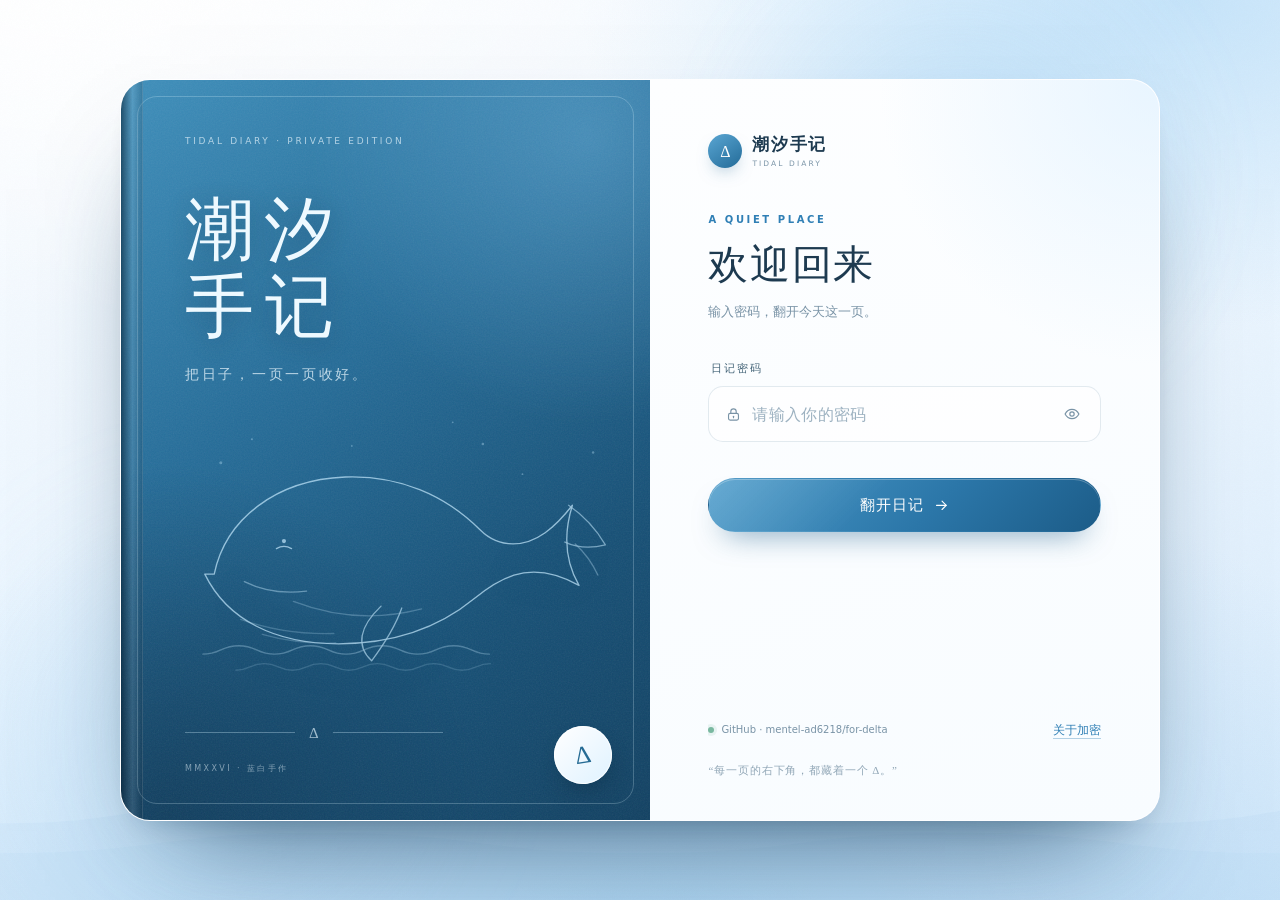
==== commit 387d1f45: "Add files via upload" ====
--- a/index.html
+++ b/index.html
@@ -16,7 +16,7 @@
     <meta name="apple-mobile-web-app-title" content="潮汐手记" />
     <meta
       http-equiv="Content-Security-Policy"
-      content="default-src 'self'; script-src 'self'; style-src 'self' 'unsafe-inline'; img-src 'self' data: blob:; connect-src 'self' https://api.github.com https://raw.githubusercontent.com; font-src 'self' data:; object-src 'none'; base-uri 'self'; form-action 'self'"
+      content="default-src 'self'; script-src 'self'; style-src 'self' 'unsafe-inline'; img-src 'self' data: blob:; connect-src 'self' https://api.github.com https://raw.githubusercontent.com https://api.cloudinary.com https://res.cloudinary.com; font-src 'self' data:; object-src 'none'; base-uri 'self'; form-action 'self'"
     />
     <title>潮汐手记 · Tidal Diary</title>
     <meta
@@ -185,6 +185,11 @@
         <symbol id="i-wave" viewBox="0 0 24 24">
           <path d="M2.5 14.5c2.2 0 2.2-2 4.4-2s2.2 2 4.4 2 2.2-2 4.4-2 2.2 2 4.4 2" />
           <path d="M2.5 18c2.2 0 2.2-2 4.4-2s2.2 2 4.4 2 2.2-2 4.4-2 2.2 2 4.4 2" />
+        </symbol>
+        <symbol id="i-image" viewBox="0 0 24 24">
+          <rect x="3.2" y="4.5" width="17.6" height="15" rx="2.4" />
+          <circle cx="8.6" cy="9.6" r="1.5" />
+          <path d="m4.8 17.2 5-5 3.2 3 2.2-2.2 4.2 4.2" />
         </symbol>
         <symbol id="i-lock-now" viewBox="0 0 24 24">
           <rect x="5" y="10.5" width="14" height="9.5" rx="2.2" />
@@ -574,10 +579,29 @@
 
             <div class="editor-rule" aria-hidden="true"><span></span><i>Δ</i><span></span></div>
 
+            <div class="editor-media-bar">
+              <button id="addImageBtn" class="btn btn-ghost btn-tiny" type="button">
+                <svg class="icon" aria-hidden="true"><use href="#i-image"></use></svg>
+                添加配图
+              </button>
+              <span id="imageStatus" class="editor-media-status"></span>
+              <input
+                id="imageFileInput"
+                type="file"
+                accept="image/jpeg,image/png,image/webp,image/gif"
+                multiple
+                hidden
+              />
+            </div>
+
+            <div id="editorImages" class="editor-images" hidden>
+              <div id="editorImageList" class="editor-image-list"></div>
+            </div>
+
             <textarea
               id="editorBody"
               class="editor-body"
-              placeholder="今天发生了什么？&#10;&#10;可以试试：# 小标题、&gt; 引用、--- 分隔线"
+              placeholder="今天发生了什么？&#10;&#10;可以试试：# 小标题、&gt; 引用、--- 分隔线&#10;&#10;点“添加配图”，图片会插入到光标所在的位置"
               spellcheck="false"
             ></textarea>
 
@@ -587,12 +611,164 @@
               <span class="editor-delta" aria-hidden="true">Δ</span>
             </div>
           </div>
-          <p class="editor-tip">Ctrl / ⌘ + S 收好这一页 · 离开时会自动保存加密草稿</p>
+          <p class="editor-tip">Ctrl / ⌘ + S 收好这一页 · 正文里的【图1】是配图位置 · 配图加密存在本机或 Cloudinary</p>
+        </div>
+      </section>
+
+      <section id="adminView" class="admin-view" hidden>
+        <header class="admin-header">
+          <button id="adminBack" class="btn btn-ghost btn-tiny" type="button">
+            <svg class="icon" aria-hidden="true"><use href="#i-arrow-left"></use></svg>
+            返回书架
+          </button>
+          <div class="admin-title">
+            <p class="eyebrow">ADMIN DESK</p>
+            <h1>管理员后台</h1>
+          </div>
+          <button id="adminExit" class="btn btn-ghost btn-tiny" type="button">
+            退出管理
+          </button>
+        </header>
+
+        <div class="admin-content">
+          <section class="admin-card admin-overview" aria-label="概览">
+            <div class="admin-stat">
+              <span>日记</span>
+              <strong id="adminEntryCount">0</strong>
+            </div>
+            <div class="admin-stat">
+              <span>总阅读</span>
+              <strong id="adminTotalViews">0</strong>
+            </div>
+            <div class="admin-stat">
+              <span>本机阅读</span>
+              <strong id="adminLocalViews">0</strong>
+            </div>
+            <div class="admin-stat">
+              <span>配图</span>
+              <strong id="adminImageCount">0</strong>
+            </div>
+          </section>
+
+          <section class="admin-card">
+            <div class="admin-card-head">
+              <div>
+                <h2>日记管理</h2>
+                <p class="admin-hint">
+                  阅读次数会先记在本机，随下一次保存或“同步阅读统计”写入云端。
+                </p>
+              </div>
+              <button id="adminStatsSync" class="btn btn-ghost btn-tiny" type="button">
+                同步阅读统计
+              </button>
+            </div>
+            <div id="adminList" class="admin-list"></div>
+          </section>
+
+          <section class="admin-card">
+            <div class="admin-card-head">
+              <div>
+                <h2>配图存储</h2>
+                <p class="admin-hint">
+                  新配图不再写进 GitHub 仓库。默认存在本机；配置 Cloudinary 后可跨设备。
+                </p>
+              </div>
+            </div>
+
+            <div class="admin-field">
+              <label for="imageProviderSelect">存储方式</label>
+              <select id="imageProviderSelect" class="select">
+                <option value="local">本机加密存储（不占仓库）</option>
+                <option value="cloudinary">Cloudinary（跨设备，不占仓库）</option>
+              </select>
+            </div>
+
+            <div id="cloudinaryFields" class="admin-cloudinary" hidden>
+              <label class="admin-field">
+                <span>Cloud name</span>
+                <input id="cloudinaryCloudName" type="text" autocomplete="off" spellcheck="false" placeholder="例如 dxxxxxx" />
+              </label>
+              <label class="admin-field">
+                <span>Unsigned upload preset</span>
+                <input id="cloudinaryPreset" type="text" autocomplete="off" spellcheck="false" placeholder="例如 tidal_diary" />
+              </label>
+              <label class="admin-field">
+                <span>文件夹</span>
+                <input id="cloudinaryFolder" type="text" autocomplete="off" spellcheck="false" placeholder="tidal-diary" />
+              </label>
+              <p class="admin-hint">
+                在 Cloudinary 控制台创建一个 <strong>Unsigned</strong> 上传预设。图片会先在浏览器里加密，
+                再作为 raw 文件上传；图床只能看到密文。免费额度与具体限制以 Cloudinary 官网为准。
+              </p>
+            </div>
+
+            <div class="admin-actions">
+              <button id="saveImageSettings" class="btn btn-primary btn-tiny" type="button">
+                保存配图设置
+              </button>
+              <button id="cleanupLocalImages" class="btn btn-ghost btn-tiny" type="button">
+                清理未引用本机配图
+              </button>
+            </div>
+            <p id="imageSettingsStatus" class="admin-status" role="status"></p>
+            <p id="localImageUsage" class="admin-hint">本机配图：—</p>
+            <p class="admin-warning">
+              本机存储只保存在当前浏览器里，清理浏览器数据会丢失；重要配图请使用 Cloudinary，
+              或定期保留完整仓库以外的备份。
+            </p>
+          </section>
+
+          <p class="admin-warning">
+            管理员密码只保护这个页面里的管理操作，不是服务器权限。能解锁日记的人，仍然能看到日记内容。
+          </p>
         </div>
       </section>
     </main>
 
     <div id="toastHost" class="toast-host" aria-live="polite" aria-atomic="false"></div>
+
+    <dialog id="imageViewer" class="image-viewer" aria-label="查看配图">
+      <button id="imageViewerClose" class="image-viewer-close" type="button" aria-label="关闭大图">
+        <svg class="icon" aria-hidden="true"><use href="#i-x"></use></svg>
+      </button>
+      <figure class="image-viewer-figure">
+        <img id="imageViewerImg" alt="" />
+        <figcaption id="imageViewerCaption"></figcaption>
+      </figure>
+    </dialog>
+
+    <dialog id="adminLoginDialog" class="modal modal-small">
+      <div class="modal-head">
+        <div>
+          <p class="eyebrow">ADMIN DESK</p>
+          <h2>进入管理员后台</h2>
+        </div>
+        <button class="icon-btn" type="button" data-close-dialog aria-label="关闭">
+          <svg class="icon" aria-hidden="true"><use href="#i-x"></use></svg>
+        </button>
+      </div>
+      <p class="modal-copy">
+        管理操作需要再确认一次。这个密码只用于页面内的管理，不是服务器账号。
+      </p>
+      <form id="adminLoginForm" class="stack-form">
+        <label>
+          <span>管理员密码</span>
+          <input
+            id="adminPasswordInput"
+            type="password"
+            inputmode="numeric"
+            autocomplete="off"
+            placeholder="我的手机密码"
+            required
+          />
+        </label>
+        <p id="adminLoginError" class="form-error" role="alert" hidden></p>
+        <div class="modal-actions">
+          <button class="btn btn-ghost" type="button" data-close-dialog>取消</button>
+          <button id="adminLoginSubmit" class="btn btn-primary" type="submit">进入后台</button>
+        </div>
+      </form>
+    </dialog>
 
     <dialog id="settingsDialog" class="modal settings-modal" tabindex="-1">
       <div class="modal-head">
@@ -693,6 +869,14 @@
         </section>
 
         <section class="settings-group">
+          <h3>管理员</h3>
+          <button id="adminEntryButton" class="data-button" type="button">
+            <svg class="icon" aria-hidden="true"><use href="#i-key"></use></svg>
+            <span><strong>管理员后台</strong><small>删除日记 · 阅读次数 · 配图存储</small></span>
+          </button>
+        </section>
+
+        <section class="settings-group">
           <h3>把日记带走</h3>
           <div class="settings-button-grid">
             <button id="exportEncryptedButton" class="data-button" type="button">
@@ -709,6 +893,10 @@
             </button>
           </div>
           <input id="importFileInput" type="file" accept=".json,application/json" hidden />
+          <p class="settings-note">
+            新配图不再写进 GitHub 仓库：默认加密保存在本机 IndexedDB，也可以在管理员后台切换到
+            Cloudinary。加密备份和 Markdown 仍然只包含文字。
+          </p>
         </section>
 
         <section class="settings-group about-group">
@@ -718,7 +906,7 @@
             也不会被发送给任何人。<span class="about-em">忘记密码，日记就无法找回。</span>
           </p>
           <p class="settings-version">
-            <span>潮汐手记 v1.0 · Δ</span>
+            <span>潮汐手记 v1.3 · Δ</span>
             <a href="./setup.html">重新配置同步</a>
           </p>
         </section>
